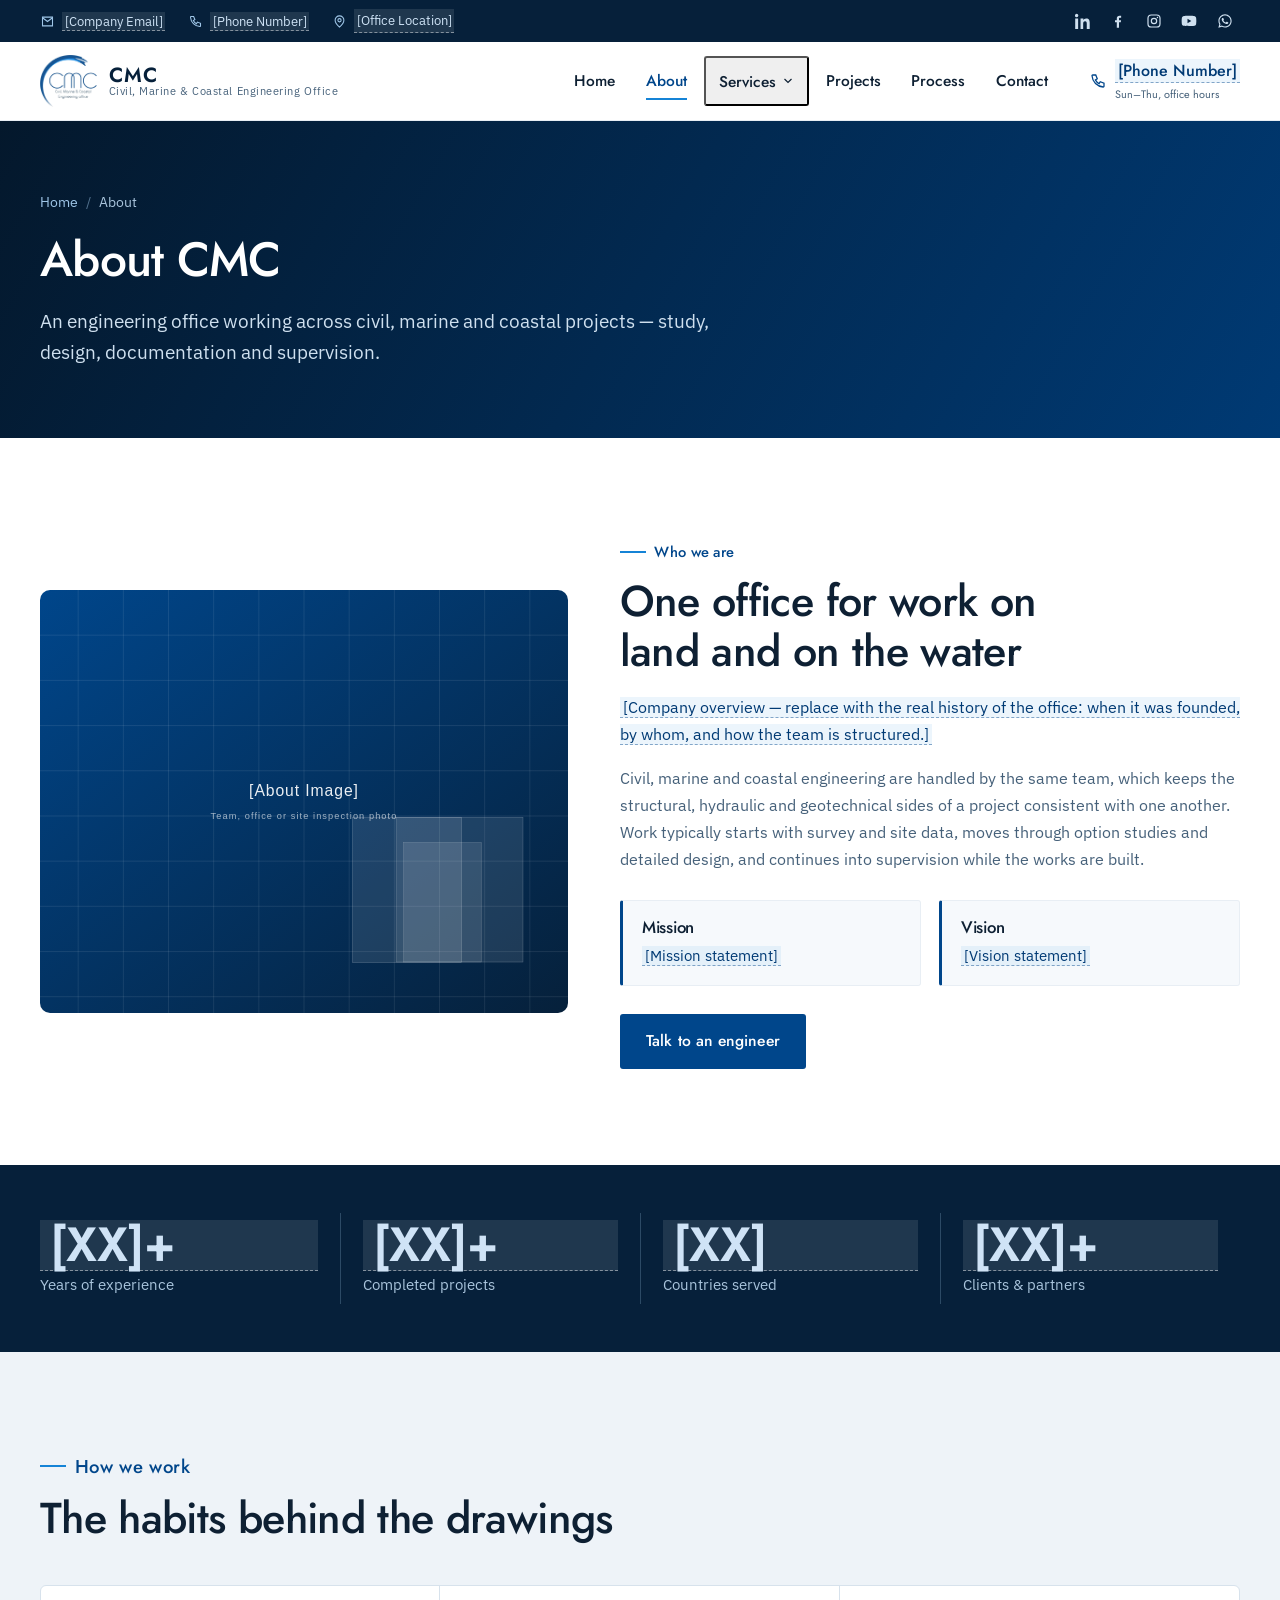
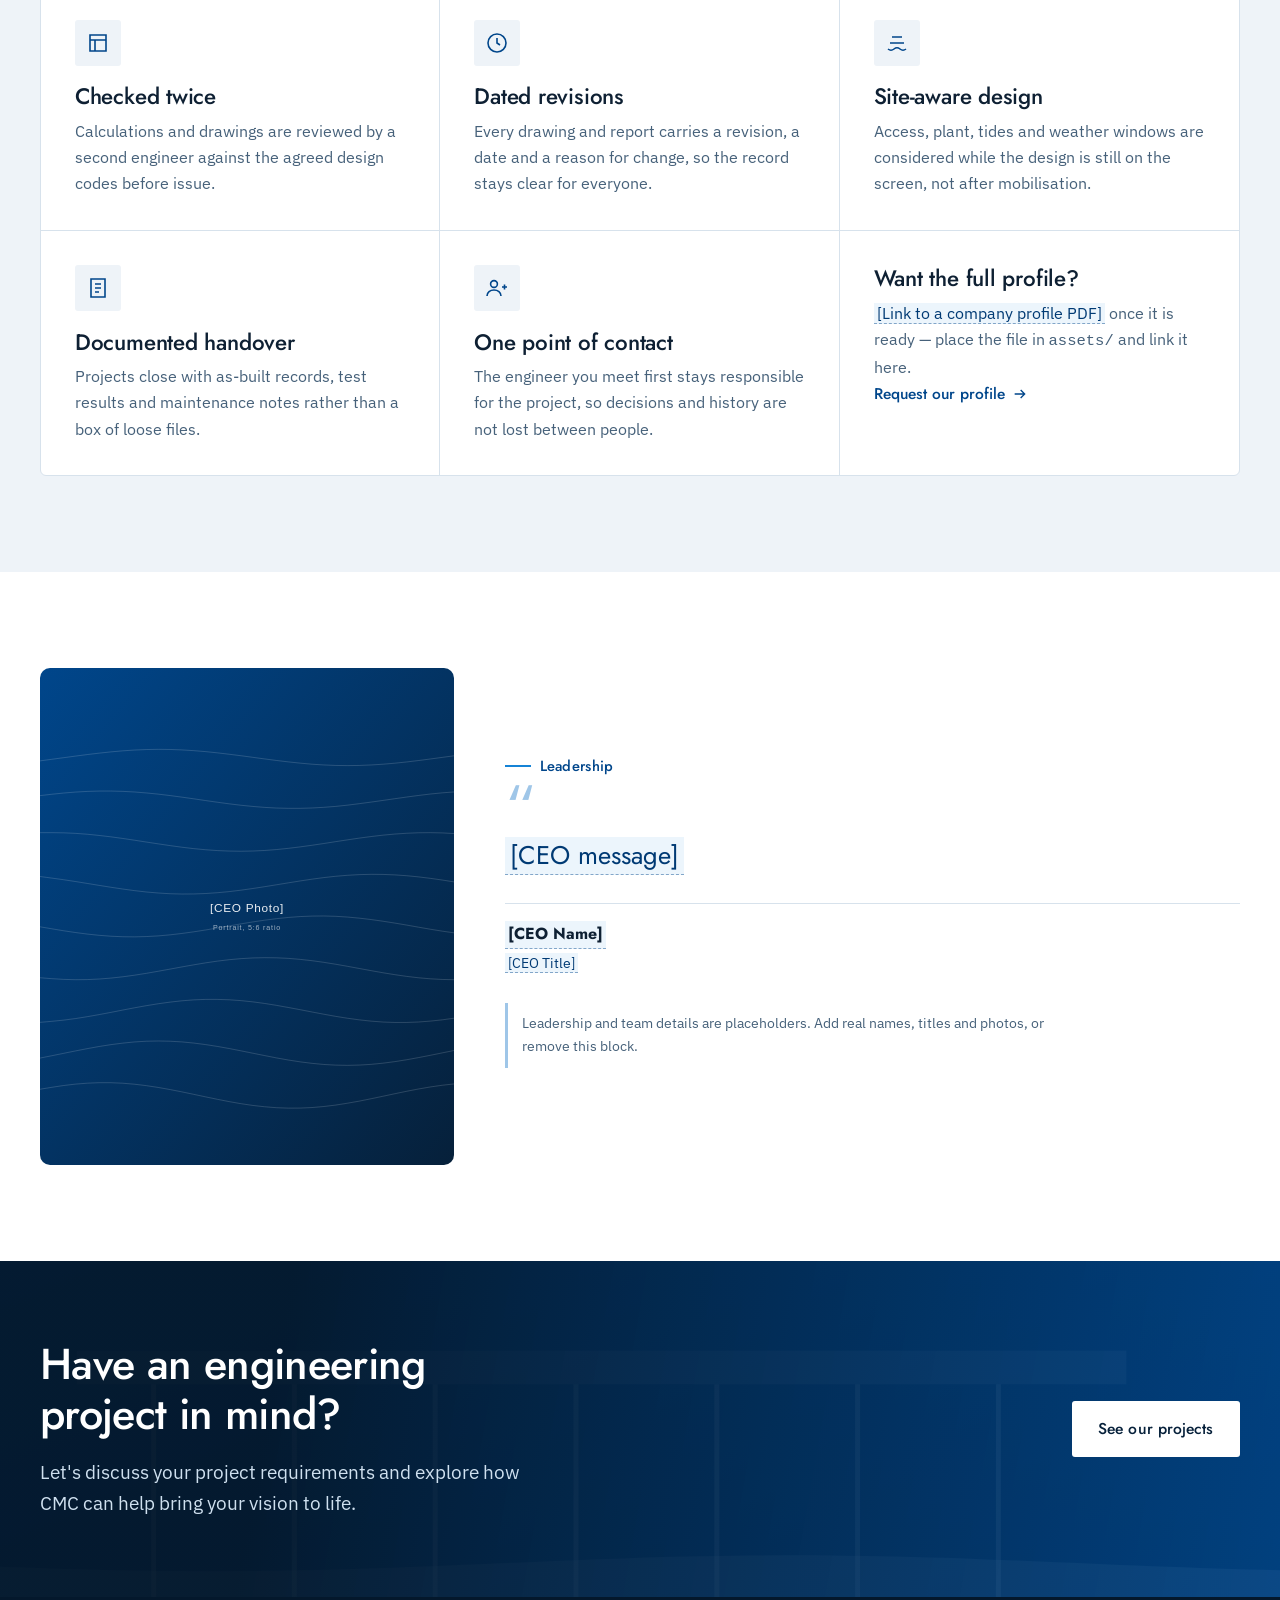
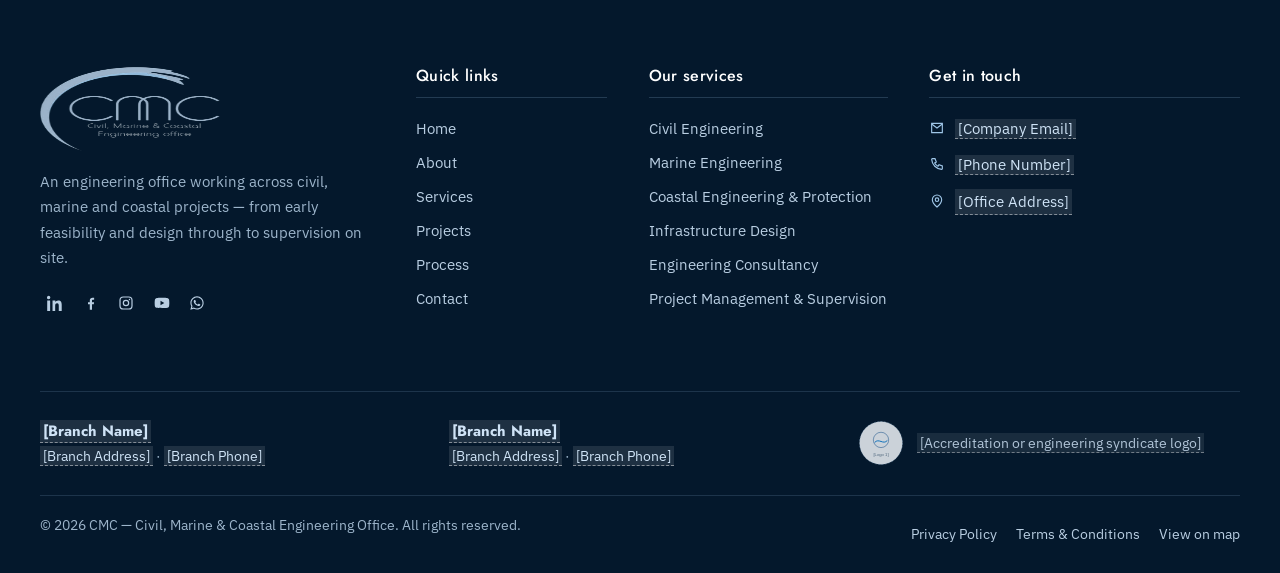
==== about.html @ 371a92f9 "first commit" ====
<!DOCTYPE html>
<html lang="en">
<head>
  <meta charset="utf-8">
  <meta name="viewport" content="width=device-width, initial-scale=1">
  <title>About CMC | Civil, Marine &amp; Coastal Engineering Office</title>
  <meta name="description" content="How the CMC engineering office works: one team covering civil, marine and coastal engineering, from survey data through design to site supervision.">
  <meta name="author" content="CMC — Civil, Marine &amp; Coastal Engineering Office">
  <link rel="canonical" href="https://USERNAME.github.io/CMC-Engineering/about.html">

  <!-- Open Graph / social sharing -->
  <meta property="og:type" content="website">
  <meta property="og:site_name" content="CMC — Civil, Marine &amp; Coastal Engineering Office">
  <meta property="og:title" content="About CMC | Civil, Marine &amp; Coastal Engineering Office">
  <meta property="og:description" content="How the CMC engineering office works: one team covering civil, marine and coastal engineering, from survey data through design to site supervision.">
  <meta property="og:url" content="https://USERNAME.github.io/CMC-Engineering/about.html">
  <meta property="og:image" content="https://USERNAME.github.io/CMC-Engineering/assets/images/cmc-logo.png">
  <meta name="twitter:card" content="summary_large_image">

  <link rel="icon" href="assets/images/favicon.png" type="image/png">
  <link rel="apple-touch-icon" href="assets/images/apple-touch-icon.png">

  <link rel="preconnect" href="https://fonts.googleapis.com">
  <link rel="preconnect" href="https://fonts.gstatic.com" crossorigin>
  <link href="https://fonts.googleapis.com/css2?family=Jost:wght@400;500;600&family=IBM+Plex+Sans:wght@400;500;600&display=swap" rel="stylesheet">
  <link rel="stylesheet" href="css/style.css">
</head>
<body>
  <a class="skip-link" href="#main">Skip to main content</a>

  <!-- ===== Top bar: edit contact details and social links here ===== -->
  <div class="topbar">
    <div class="container">
      <ul class="topbar-list">
        <li class="topbar-item">
          <svg viewBox="0 0 24 24" fill="none" stroke="currentColor" stroke-width="1.7" aria-hidden="true"><path d="M4 5h16v14H4z"/><path d="m4 6 8 6 8-6"/></svg>
          <a href="mailto:info@example.com"><span class="ph">[Company Email]</span></a>
        </li>
        <li class="topbar-item">
          <svg viewBox="0 0 24 24" fill="none" stroke="currentColor" stroke-width="1.7" aria-hidden="true"><path d="M5 4h4l2 5-2.5 1.5a12 12 0 0 0 5 5L15 13l5 2v4a1 1 0 0 1-1.1 1A16 16 0 0 1 4 5.1 1 1 0 0 1 5 4Z"/></svg>
          <a href="tel:+000000000000"><span class="ph">[Phone Number]</span></a>
        </li>
        <li class="topbar-item topbar-item--address">
          <svg viewBox="0 0 24 24" fill="none" stroke="currentColor" stroke-width="1.7" aria-hidden="true"><path d="M12 21s7-6.2 7-11a7 7 0 1 0-14 0c0 4.8 7 11 7 11Z"/><circle cx="12" cy="10" r="2.6"/></svg>
          <span class="ph">[Office Location]</span>
        </li>
      </ul>
      <ul class="social" aria-label="CMC on social media">
        <li><a href="#" aria-label="LinkedIn"><svg viewBox="0 0 24 24" fill="currentColor" aria-hidden="true"><path d="M4.98 3.5A2.5 2.5 0 1 1 0 3.5a2.5 2.5 0 0 1 4.98 0ZM.3 8.2h4.4V24H.3zM8.3 8.2h4.2v2.2h.06c.6-1.1 2.05-2.3 4.2-2.3 4.5 0 5.3 2.9 5.3 6.7V24h-4.4v-7.5c0-1.8 0-4.1-2.5-4.1s-2.9 2-2.9 4V24H8.3z"/></svg></a></li>
        <li><a href="#" aria-label="Facebook"><svg viewBox="0 0 24 24" fill="currentColor" aria-hidden="true"><path d="M13.5 22v-8h2.7l.4-3.2h-3.1V8.7c0-.9.26-1.5 1.6-1.5h1.6V4.3c-.3 0-1.3-.1-2.4-.1-2.4 0-4.1 1.5-4.1 4.2v2.4H7.5V14h2.7v8z"/></svg></a></li>
        <li><a href="#" aria-label="Instagram"><svg viewBox="0 0 24 24" fill="none" stroke="currentColor" stroke-width="1.8" aria-hidden="true"><rect x="3" y="3" width="18" height="18" rx="5"/><circle cx="12" cy="12" r="4"/><circle cx="17.2" cy="6.8" r="1.1" fill="currentColor" stroke="none"/></svg></a></li>
        <li><a href="#" aria-label="YouTube"><svg viewBox="0 0 24 24" fill="currentColor" aria-hidden="true"><path d="M23 12s0-3.6-.46-5.33a2.78 2.78 0 0 0-1.95-1.96C18.86 4.25 12 4.25 12 4.25s-6.86 0-8.59.46a2.78 2.78 0 0 0-1.95 1.96C1 8.4 1 12 1 12s0 3.6.46 5.33a2.78 2.78 0 0 0 1.95 1.96c1.73.46 8.59.46 8.59.46s6.86 0 8.59-.46a2.78 2.78 0 0 0 1.95-1.96C23 15.6 23 12 23 12ZM9.75 15.27V8.73L15.5 12z"/></svg></a></li>
            <li><a href="https://wa.me/000000000000" aria-label="WhatsApp"><svg viewBox="0 0 24 24" fill="currentColor" aria-hidden="true"><path d="M12.04 2C6.58 2 2.13 6.45 2.13 11.91c0 1.75.46 3.46 1.32 4.97L2 22l5.25-1.38a9.9 9.9 0 0 0 4.79 1.22h.01c5.46 0 9.91-4.45 9.91-9.91S17.5 2 12.04 2Zm0 18.15h-.01a8.2 8.2 0 0 1-4.19-1.15l-.3-.18-3.12.82.83-3.04-.2-.31a8.18 8.18 0 0 1-1.26-4.38c0-4.54 3.7-8.23 8.25-8.23 2.2 0 4.27.86 5.83 2.42a8.18 8.18 0 0 1 2.41 5.82c0 4.54-3.7 8.23-8.24 8.23Zm4.52-6.16c-.25-.12-1.47-.72-1.69-.81-.23-.08-.39-.12-.56.13-.16.25-.64.81-.79.98-.14.16-.29.19-.54.06-.25-.12-1.05-.39-1.99-1.23-.74-.66-1.23-1.47-1.38-1.72-.14-.25-.01-.38.11-.5.11-.11.25-.29.37-.43.12-.15.16-.25.25-.41.08-.17.04-.31-.02-.43-.06-.12-.56-1.34-.76-1.84-.2-.48-.41-.42-.56-.43h-.48c-.16 0-.43.06-.65.31-.22.25-.85.83-.85 2.03s.87 2.35.99 2.51c.12.16 1.71 2.61 4.15 3.66.58.25 1.03.4 1.38.51.58.18 1.11.16 1.53.1.47-.07 1.47-.6 1.67-1.18.21-.58.21-1.07.15-1.18-.06-.11-.22-.17-.47-.29Z"/></svg></a></li>
      </ul>
    </div>
  </div>

  <!-- ===== Main header ===== -->
  <header class="site-header">
    <div class="container nav-wrap">
      <a class="brand" href="index.html" aria-label="CMC — Civil, Marine &amp; Coastal Engineering Office, home">
        <img src="assets/images/cmc-logo.png" alt="CMC logo" width="140" height="129">
        <span class="brand-text">
          <span class="brand-name">CMC</span>
          <span class="brand-tag">Civil, Marine &amp; Coastal Engineering Office</span>
        </span>
      </a>

      <nav class="nav" id="primary-nav" aria-label="Main">
        <ul class="nav-list">
          <li><a class="nav-link" href="index.html">Home</a></li>
          <li><a class="nav-link" href="about.html" aria-current="page">About</a></li>
          <li class="has-dropdown">
            <button class="nav-link dropdown-toggle" type="button" aria-expanded="false" aria-controls="services-menu">
              Services
              <svg viewBox="0 0 24 24" fill="none" stroke="currentColor" stroke-width="2.4" aria-hidden="true"><path d="m5 8 7 7 7-7"/></svg>
            </button>
            <ul class="dropdown" id="services-menu">
              <li><a href="services.html#civil-engineering">Civil Engineering</a></li>
              <li><a href="services.html#marine-engineering">Marine Engineering</a></li>
              <li><a href="services.html#coastal-engineering">Coastal Engineering &amp; Protection</a></li>
              <li><a href="services.html#infrastructure-design">Infrastructure Design</a></li>
              <li><a href="services.html#consultancy">Engineering Consultancy</a></li>
              <li><a href="services.html#project-management">Project Management &amp; Supervision</a></li>
            </ul>
          </li>
          <li><a class="nav-link" href="projects.html">Projects</a></li>
          <li><a class="nav-link" href="index.html#process">Process</a></li>
          <li><a class="nav-link" href="contact.html">Contact</a></li>
        </ul>
      </nav>

      <div class="nav-actions">
        <a class="nav-phone" href="tel:+000000000000">
          <svg viewBox="0 0 24 24" fill="none" stroke="currentColor" stroke-width="1.7" aria-hidden="true"><path d="M5 4h4l2 5-2.5 1.5a12 12 0 0 0 5 5L15 13l5 2v4a1 1 0 0 1-1.1 1A16 16 0 0 1 4 5.1 1 1 0 0 1 5 4Z"/></svg>
          <span><span class="ph">[Phone Number]</span><small>Sun–Thu, office hours</small></span>
        </a>
        <button class="nav-toggle" type="button" aria-expanded="false" aria-controls="primary-nav" aria-label="Open menu"><span></span></button>
      </div>
    </div>
  </header>
  <div class="nav-backdrop"></div>

  <main id="main">
    <section class="page-head">
      <div class="container">
        <ul class="breadcrumb">
          <li><a href="index.html">Home</a></li>
          <li>About</li>
        </ul>
        <h1>About CMC</h1>
        <p>An engineering office working across civil, marine and coastal projects — study, design, documentation and supervision.</p>
      </div>
    </section>

    <section class="section">
      <div class="container about-grid">
        <div class="about-media reveal">
          <img src="assets/images/about-office.svg" alt="Placeholder image for the CMC office and engineering team" width="1000" height="780">
        </div>
        <div class="reveal">
          <p class="eyebrow">Who we are</p>
          <h2>One office for work on land and on the water</h2>
          <p>
            <span class="ph">[Company overview — replace with the real history of the office: when it was founded, by whom, and how the team is structured.]</span>
          </p>
          <p>
            Civil, marine and coastal engineering are handled by the same team, which
            keeps the structural, hydraulic and geotechnical sides of a project
            consistent with one another. Work typically starts with survey and site
            data, moves through option studies and detailed design, and continues
            into supervision while the works are built.
          </p>
          <div class="mv-grid">
            <div class="mv">
              <h4>Mission</h4>
              <p><span class="ph">[Mission statement]</span></p>
            </div>
            <div class="mv">
              <h4>Vision</h4>
              <p><span class="ph">[Vision statement]</span></p>
            </div>
          </div>
          <a class="btn btn--primary" href="contact.html">Talk to an engineer</a>
        </div>
      </div>
    </section>

    <section class="stats" aria-label="CMC in numbers">
      <div class="container">
        <div class="stats-grid">
          <div class="stat"><b class="ph">[XX]+</b><span>Years of experience</span></div>
          <div class="stat"><b class="ph">[XX]+</b><span>Completed projects</span></div>
          <div class="stat"><b class="ph">[XX]</b><span>Countries served</span></div>
          <div class="stat"><b class="ph">[XX]+</b><span>Clients &amp; partners</span></div>
        </div>
      </div>
    </section>

    <section class="section band-mist">
      <div class="container">
        <div class="section-head reveal">
          <p class="eyebrow">How we work</p>
          <h2>The habits behind the drawings</h2>
        </div>
        <div class="reasons reveal">
          <article class="reason">
            <span class="icon-badge"><svg viewBox="0 0 24 24" fill="none" stroke="currentColor" stroke-width="1.6" aria-hidden="true"><path d="M4 4h16v16H4z"/><path d="M4 9h16M9 9v11"/></svg></span>
            <h3>Checked twice</h3>
            <p>Calculations and drawings are reviewed by a second engineer against the agreed design codes before issue.</p>
          </article>
          <article class="reason">
            <span class="icon-badge"><svg viewBox="0 0 24 24" fill="none" stroke="currentColor" stroke-width="1.6" aria-hidden="true"><circle cx="12" cy="12" r="9"/><path d="M12 7v5l3 2"/></svg></span>
            <h3>Dated revisions</h3>
            <p>Every drawing and report carries a revision, a date and a reason for change, so the record stays clear for everyone.</p>
          </article>
          <article class="reason">
            <span class="icon-badge"><svg viewBox="0 0 24 24" fill="none" stroke="currentColor" stroke-width="1.6" aria-hidden="true"><path d="M3 18c2 1.6 4 1.6 6 0s4-1.6 6 0 4 1.6 6 0"/><path d="M5 12h14M7 6h10"/></svg></span>
            <h3>Site-aware design</h3>
            <p>Access, plant, tides and weather windows are considered while the design is still on the screen, not after mobilisation.</p>
          </article>
          <article class="reason">
            <span class="icon-badge"><svg viewBox="0 0 24 24" fill="none" stroke="currentColor" stroke-width="1.6" aria-hidden="true"><path d="M5 3h14v18H5z"/><path d="M9 8h6M9 12h6M9 16h4"/></svg></span>
            <h3>Documented handover</h3>
            <p>Projects close with as-built records, test results and maintenance notes rather than a box of loose files.</p>
          </article>
          <article class="reason">
            <span class="icon-badge"><svg viewBox="0 0 24 24" fill="none" stroke="currentColor" stroke-width="1.6" aria-hidden="true"><circle cx="9" cy="8" r="3.4"/><path d="M2 20c0-3.6 3.1-6 7-6s7 2.4 7 6"/><path d="M17 11h5M19.5 8.5v5"/></svg></span>
            <h3>One point of contact</h3>
            <p>The engineer you meet first stays responsible for the project, so decisions and history are not lost between people.</p>
          </article>
          <article class="reason">
            <h3>Want the full profile?</h3>
            <p><span class="ph">[Link to a company profile PDF]</span> once it is ready — place the file in <code>assets/</code> and link it here.</p>
            <p><a class="link-more" href="contact.html">Request our profile
              <svg viewBox="0 0 24 24" fill="none" stroke="currentColor" stroke-width="2" aria-hidden="true"><path d="M4 12h15M13 6l6 6-6 6"/></svg></a></p>
          </article>
        </div>
      </div>
    </section>

    <section class="section">
      <div class="container ceo-grid">
        <div class="reveal">
          <img class="ceo-photo" src="assets/images/ceo-portrait.svg" alt="Placeholder for the CEO portrait" width="700" height="840" loading="lazy">
        </div>
        <div class="reveal">
          <p class="eyebrow">Leadership</p>
          <span class="ceo-mark" aria-hidden="true">“</span>
          <blockquote class="ceo-quote"><span class="ph">[CEO message]</span></blockquote>
          <div class="ceo-sign">
            <div>
              <b class="ph">[CEO Name]</b>
              <span class="ph">[CEO Title]</span>
            </div>
          </div>
          <p class="note">Leadership and team details are placeholders. Add real names, titles and photos, or remove this block.</p>
        </div>
      </div>
    </section>

    <section class="cta-banner">
      <div class="container cta-inner">
        <div>
          <h2>Have an engineering project in mind?</h2>
          <p>Let's discuss your project requirements and explore how CMC can help bring your vision to life.</p>
        </div>
        <div class="cta-actions">
          <a class="btn btn--light" href="projects.html">See our projects</a>
        </div>
      </div>
    </section>
  </main>

  <!-- ===== Footer ===== -->
  <footer class="site-footer">
    <div class="container">
      <div class="footer-main">
        <div class="footer-brand">
          <img src="assets/images/cmc-logo-light.png" alt="CMC — Civil, Marine &amp; Coastal Engineering Office" width="180" height="166" loading="lazy">
          <p>An engineering office working across civil, marine and coastal projects — from early feasibility and design through to supervision on site.</p>
          <ul class="social" aria-label="CMC on social media">
            <li><a href="#" aria-label="LinkedIn"><svg viewBox="0 0 24 24" fill="currentColor" aria-hidden="true"><path d="M4.98 3.5A2.5 2.5 0 1 1 0 3.5a2.5 2.5 0 0 1 4.98 0ZM.3 8.2h4.4V24H.3zM8.3 8.2h4.2v2.2h.06c.6-1.1 2.05-2.3 4.2-2.3 4.5 0 5.3 2.9 5.3 6.7V24h-4.4v-7.5c0-1.8 0-4.1-2.5-4.1s-2.9 2-2.9 4V24H8.3z"/></svg></a></li>
            <li><a href="#" aria-label="Facebook"><svg viewBox="0 0 24 24" fill="currentColor" aria-hidden="true"><path d="M13.5 22v-8h2.7l.4-3.2h-3.1V8.7c0-.9.26-1.5 1.6-1.5h1.6V4.3c-.3 0-1.3-.1-2.4-.1-2.4 0-4.1 1.5-4.1 4.2v2.4H7.5V14h2.7v8z"/></svg></a></li>
            <li><a href="#" aria-label="Instagram"><svg viewBox="0 0 24 24" fill="none" stroke="currentColor" stroke-width="1.8" aria-hidden="true"><rect x="3" y="3" width="18" height="18" rx="5"/><circle cx="12" cy="12" r="4"/><circle cx="17.2" cy="6.8" r="1.1" fill="currentColor" stroke="none"/></svg></a></li>
            <li><a href="#" aria-label="YouTube"><svg viewBox="0 0 24 24" fill="currentColor" aria-hidden="true"><path d="M23 12s0-3.6-.46-5.33a2.78 2.78 0 0 0-1.95-1.96C18.86 4.25 12 4.25 12 4.25s-6.86 0-8.59.46a2.78 2.78 0 0 0-1.95 1.96C1 8.4 1 12 1 12s0 3.6.46 5.33a2.78 2.78 0 0 0 1.95 1.96c1.73.46 8.59.46 8.59.46s6.86 0 8.59-.46a2.78 2.78 0 0 0 1.95-1.96C23 15.6 23 12 23 12ZM9.75 15.27V8.73L15.5 12z"/></svg></a></li>
            <li><a href="https://wa.me/000000000000" aria-label="WhatsApp"><svg viewBox="0 0 24 24" fill="currentColor" aria-hidden="true"><path d="M12.04 2C6.58 2 2.13 6.45 2.13 11.91c0 1.75.46 3.46 1.32 4.97L2 22l5.25-1.38a9.9 9.9 0 0 0 4.79 1.22h.01c5.46 0 9.91-4.45 9.91-9.91S17.5 2 12.04 2Zm0 18.15h-.01a8.2 8.2 0 0 1-4.19-1.15l-.3-.18-3.12.82.83-3.04-.2-.31a8.18 8.18 0 0 1-1.26-4.38c0-4.54 3.7-8.23 8.25-8.23 2.2 0 4.27.86 5.83 2.42a8.18 8.18 0 0 1 2.41 5.82c0 4.54-3.7 8.23-8.24 8.23Zm4.52-6.16c-.25-.12-1.47-.72-1.69-.81-.23-.08-.39-.12-.56.13-.16.25-.64.81-.79.98-.14.16-.29.19-.54.06-.25-.12-1.05-.39-1.99-1.23-.74-.66-1.23-1.47-1.38-1.72-.14-.25-.01-.38.11-.5.11-.11.25-.29.37-.43.12-.15.16-.25.25-.41.08-.17.04-.31-.02-.43-.06-.12-.56-1.34-.76-1.84-.2-.48-.41-.42-.56-.43h-.48c-.16 0-.43.06-.65.31-.22.25-.85.83-.85 2.03s.87 2.35.99 2.51c.12.16 1.71 2.61 4.15 3.66.58.25 1.03.4 1.38.51.58.18 1.11.16 1.53.1.47-.07 1.47-.6 1.67-1.18.21-.58.21-1.07.15-1.18-.06-.11-.22-.17-.47-.29Z"/></svg></a></li>
          </ul>
        </div>

        <div>
          <h4>Quick links</h4>
          <ul class="footer-links">
            <li><a href="index.html">Home</a></li>
            <li><a href="about.html">About</a></li>
            <li><a href="services.html">Services</a></li>
            <li><a href="projects.html">Projects</a></li>
            <li><a href="index.html#process">Process</a></li>
            <li><a href="contact.html">Contact</a></li>
          </ul>
        </div>

        <div>
          <h4>Our services</h4>
          <ul class="footer-links">
            <li><a href="services.html#civil-engineering">Civil Engineering</a></li>
            <li><a href="services.html#marine-engineering">Marine Engineering</a></li>
            <li><a href="services.html#coastal-engineering">Coastal Engineering &amp; Protection</a></li>
            <li><a href="services.html#infrastructure-design">Infrastructure Design</a></li>
            <li><a href="services.html#consultancy">Engineering Consultancy</a></li>
            <li><a href="services.html#project-management">Project Management &amp; Supervision</a></li>
          </ul>
        </div>

        <div>
          <h4>Get in touch</h4>
          <ul class="footer-contact">
            <li>
              <svg viewBox="0 0 24 24" fill="none" stroke="currentColor" stroke-width="1.7" aria-hidden="true"><path d="M4 5h16v14H4z"/><path d="m4 6 8 6 8-6"/></svg>
              <a href="mailto:info@example.com"><span class="ph">[Company Email]</span></a>
            </li>
            <li>
              <svg viewBox="0 0 24 24" fill="none" stroke="currentColor" stroke-width="1.7" aria-hidden="true"><path d="M5 4h4l2 5-2.5 1.5a12 12 0 0 0 5 5L15 13l5 2v4a1 1 0 0 1-1.1 1A16 16 0 0 1 4 5.1 1 1 0 0 1 5 4Z"/></svg>
              <a href="tel:+000000000000"><span class="ph">[Phone Number]</span></a>
            </li>
            <li>
              <svg viewBox="0 0 24 24" fill="none" stroke="currentColor" stroke-width="1.7" aria-hidden="true"><path d="M12 21s7-6.2 7-11a7 7 0 1 0-14 0c0 4.8 7 11 7 11Z"/><circle cx="12" cy="10" r="2.6"/></svg>
              <span class="ph">[Office Address]</span>
            </li>
          </ul>
        </div>
      </div>

      <!-- Branch offices: duplicate a block per office, or delete the whole section -->
      <div class="footer-branches">
        <div>
          <b><span class="ph">[Branch Name]</span></b>
          <p><span class="ph">[Branch Address]</span> · <span class="ph">[Branch Phone]</span></p>
        </div>
        <div>
          <b><span class="ph">[Branch Name]</span></b>
          <p><span class="ph">[Branch Address]</span> · <span class="ph">[Branch Phone]</span></p>
        </div>
        <div class="footer-accred">
          <img src="assets/images/cert-01.svg" alt="Placeholder for a professional accreditation logo" width="46" height="46" loading="lazy">
          <p><span class="ph">[Accreditation or engineering syndicate logo]</span></p>
        </div>
      </div>

      <div class="footer-bottom">
        <p>© <span data-year>2026</span> CMC — Civil, Marine &amp; Coastal Engineering Office. All rights reserved.</p>
        <ul>
          <li><a href="privacy-policy.html">Privacy Policy</a></li>
          <li><a href="terms.html">Terms &amp; Conditions</a></li>
          <li><a href="index.html#map">View on map</a></li>
        </ul>
      </div>
    </div>
  </footer>

  <button class="to-top" type="button" aria-label="Back to top">
    <svg viewBox="0 0 24 24" fill="none" stroke="currentColor" stroke-width="2.2" aria-hidden="true"><path d="M12 19V5"/><path d="m5 12 7-7 7 7"/></svg>
  </button>

  <script src="js/main.js" defer></script>
</body>
</html>
---- css/style.css ----
/* ============================================================
   CMC — Civil, Marine & Coastal Engineering Office
   style.css — single stylesheet for the whole site
   ------------------------------------------------------------
   Contents
   01  Design tokens
   02  Base & typography
   03  Layout helpers
   04  Buttons & links
   05  Header (top bar, nav, dropdown, mobile drawer)
   06  Hero
   07  Stats strip
   08  Why CMC
   09  About
   10  Services
   11  Process
   12  Projects & filters
   13  CTA banner
   14  CEO message
   15  Clients, certifications, testimonials
   16  Current work, news, map
   17  Contact & forms
   18  Footer & back to top
   19  Inner page headers, legal pages, 404
   20  Reveal animations & reduced motion
   21  Responsive
   ============================================================ */

/* ---------- 01  Design tokens ---------- */
:root {
  /* Brand — sampled from the CMC logo */
  --brand: #00468b;
  --brand-600: #003a74;
  --brand-mid: #1583d6;
  --brand-pale: #9fc6e8;

  /* Depth scale: deep water → surface */
  --navy-900: #04182c;
  --navy-800: #06203a;
  --navy-700: #0a2e4f;

  /* Neutrals */
  --ink: #0e2033;
  --ink-soft: #46617a;
  --line: #d7e2ec;
  --line-soft: #e8eef4;
  --mist: #eef3f8;
  --mist-2: #f6f9fc;
  --white: #ffffff;

  /* Accent used sparingly: warm sand against the blues */
  --sand: #c9a86c;

  /* Typography */
  --font-display: "Jost", "Futura", "Avenir Next", "Century Gothic", "Segoe UI", sans-serif;
  --font-body: "IBM Plex Sans", "Segoe UI", "Helvetica Neue", Arial, sans-serif;

  --fs-hero: clamp(2.3rem, 1.2rem + 3.6vw, 4.1rem);
  --fs-h2: clamp(1.75rem, 1.1rem + 2.1vw, 2.7rem);
  --fs-h3: clamp(1.15rem, 1rem + 0.5vw, 1.4rem);
  --fs-lead: clamp(1.02rem, 0.97rem + 0.28vw, 1.16rem);
  --fs-body: 1rem;
  --fs-small: 0.875rem;

  /* Spacing */
  --space-1: 0.35rem;
  --space-2: 0.7rem;
  --space-3: 1.1rem;
  --space-4: 1.7rem;
  --space-5: 2.6rem;
  --space-6: 4rem;
  --section-y: clamp(3.6rem, 2rem + 5vw, 6.5rem);

  /* Shape */
  --radius-sm: 3px;
  --radius: 6px;
  --radius-lg: 10px;
  --container: 1200px;
  --header-h: 78px;

  --shadow-sm: 0 1px 2px rgba(6, 32, 58, 0.06);
  --shadow-md: 0 14px 34px -18px rgba(6, 32, 58, 0.35);
  --shadow-lg: 0 30px 70px -32px rgba(6, 32, 58, 0.48);

  --ease: cubic-bezier(0.22, 0.61, 0.36, 1);
}

/* ---------- 02  Base & typography ---------- */
*,
*::before,
*::after { box-sizing: border-box; }

html {
  scroll-behavior: smooth;
  scroll-padding-top: calc(var(--header-h) + 16px);
  -webkit-text-size-adjust: 100%;
}

body {
  margin: 0;
  background: var(--white);
  color: var(--ink-soft);
  font-family: var(--font-body);
  font-size: var(--fs-body);
  line-height: 1.68;
  -webkit-font-smoothing: antialiased;
  overflow-x: hidden;
}

h1, h2, h3, h4, h5 {
  font-family: var(--font-display);
  color: var(--ink);
  font-weight: 500;
  line-height: 1.16;
  letter-spacing: -0.015em;
  margin: 0 0 var(--space-3);
  text-wrap: balance;
}

h1 { font-size: var(--fs-hero); }
h2 { font-size: var(--fs-h2); }
h3 { font-size: var(--fs-h3); letter-spacing: -0.01em; }
h4 { font-size: 1.05rem; }

p { margin: 0 0 var(--space-3); max-width: 68ch; }
img, svg, video { max-width: 100%; height: auto; display: block; }
ul, ol { margin: 0 0 var(--space-3); padding-left: 1.2rem; }

a {
  color: var(--brand);
  text-decoration: none;
  transition: color 0.2s var(--ease);
}
a:hover { color: var(--brand-mid); }

:focus-visible {
  outline: 3px solid var(--brand-mid);
  outline-offset: 3px;
  border-radius: 2px;
}

::selection { background: var(--brand-pale); color: var(--navy-800); }

.skip-link {
  position: absolute;
  left: -999px;
  top: 0;
  z-index: 200;
  background: var(--navy-800);
  color: #fff;
  padding: 0.8rem 1.2rem;
}
.skip-link:focus { left: 0; color: #fff; }

.visually-hidden {
  position: absolute !important;
  width: 1px; height: 1px;
  margin: -1px; padding: 0; border: 0;
  clip: rect(0 0 0 0); clip-path: inset(50%);
  overflow: hidden; white-space: nowrap;
}

/* Placeholder token styling — makes replaceable content obvious */
.ph {
  color: var(--brand-600);
  background: rgba(21, 131, 214, 0.08);
  border-bottom: 1px dashed rgba(0, 70, 139, 0.45);
  padding: 0 0.2em;
  font-style: normal;
}
.on-dark .ph,
.band-deep .ph,
.topbar .ph,
.stats .ph,
.cta-banner .ph,
.page-head .ph,
.about-badge .ph,
.site-footer .ph {
  color: #cfe3f6;
  background: rgba(255, 255, 255, 0.1);
  border-bottom-color: rgba(255, 255, 255, 0.45);
}

/* ---------- 03  Layout helpers ---------- */
.container {
  width: min(100% - 2.5rem, var(--container));
  margin-inline: auto;
}

.section { padding-block: var(--section-y); }
.section--tight { padding-block: calc(var(--section-y) * 0.62); }

.band-mist { background: var(--mist); }
.band-soft { background: var(--mist-2); }
.band-deep {
  background: var(--navy-800);
  color: #b9cee2;
}
.band-deep h2, .band-deep h3, .band-deep h4 { color: #fff; }

/* Waterline: the recurring brand device, a shallow wave rule */
.waterline {
  display: block;
  width: 100%;
  height: 38px;
  color: var(--mist);
}
.waterline--deep { color: var(--navy-800); }
.waterline--white { color: var(--white); }
.waterline path { fill: currentColor; }

.section-head { max-width: 62ch; margin-bottom: var(--space-5); }
.section-head--center { margin-inline: auto; text-align: center; }
.section-head--center p { margin-inline: auto; }
.section-head p { font-size: var(--fs-lead); }

.eyebrow {
  display: inline-flex;
  align-items: center;
  gap: 0.55rem;
  font-family: var(--font-display);
  font-size: 0.92rem;
  font-weight: 500;
  letter-spacing: 0.02em;
  color: var(--brand);
  margin-bottom: var(--space-2);
}
.eyebrow::before {
  content: "";
  width: 26px;
  height: 2px;
  background: var(--brand-mid);
  flex: none;
}
.band-deep .eyebrow { color: var(--brand-pale); }
.band-deep .eyebrow::before { background: var(--brand-pale); }

.grid { display: grid; gap: var(--space-4); }
.grid-2 { grid-template-columns: repeat(2, 1fr); }
.grid-3 { grid-template-columns: repeat(3, 1fr); }
.grid-4 { grid-template-columns: repeat(4, 1fr); }

.note {
  font-size: var(--fs-small);
  color: var(--ink-soft);
  border-left: 3px solid var(--brand-pale);
  padding: 0.55rem 0 0.55rem 0.9rem;
  margin-top: var(--space-4);
  max-width: 68ch;
}
.band-deep .note { color: #a8c2da; border-left-color: rgba(159, 198, 232, 0.6); }

/* ---------- 04  Buttons & links ---------- */
.btn {
  display: inline-flex;
  align-items: center;
  justify-content: center;
  gap: 0.6rem;
  font-family: var(--font-display);
  font-size: 0.98rem;
  font-weight: 500;
  letter-spacing: 0.005em;
  padding: 0.85rem 1.6rem;
  border-radius: var(--radius-sm);
  border: 1px solid transparent;
  cursor: pointer;
  transition: background 0.2s var(--ease), color 0.2s var(--ease),
    border-color 0.2s var(--ease), transform 0.2s var(--ease);
  text-align: center;
}
.btn:active { transform: translateY(1px); }

.btn--primary { background: var(--brand); color: #fff; }
.btn--primary:hover { background: var(--navy-700); color: #fff; }

.btn--ghost {
  background: transparent;
  color: var(--brand);
  border-color: var(--line);
}
.btn--ghost:hover { border-color: var(--brand); background: var(--mist); color: var(--brand); }

.btn--light { background: #fff; color: var(--navy-800); }
.btn--light:hover { background: var(--mist); color: var(--navy-800); }

.btn--outline-light {
  background: transparent;
  color: #fff;
  border-color: rgba(255, 255, 255, 0.45);
}
.btn--outline-light:hover { background: rgba(255, 255, 255, 0.12); color: #fff; }

.btn--sm { padding: 0.6rem 1.1rem; font-size: 0.9rem; }
.btn--block { width: 100%; }

.link-more {
  font-family: var(--font-display);
  font-weight: 500;
  display: inline-flex;
  align-items: center;
  gap: 0.45rem;
}
.link-more svg { width: 16px; height: 16px; transition: transform 0.2s var(--ease); }
.link-more:hover svg { transform: translateX(3px); }

/* ---------- 05  Header ---------- */
.topbar {
  background: var(--navy-800);
  color: #a9c4dc;
  font-size: 0.83rem;
}
.topbar .container {
  display: flex;
  align-items: center;
  justify-content: space-between;
  gap: var(--space-3);
  min-height: 42px;
  flex-wrap: wrap;
}
.topbar-list {
  display: flex;
  align-items: center;
  gap: 1.4rem;
  list-style: none;
  margin: 0;
  padding: 0;
  flex-wrap: wrap;
}
.topbar a { color: #cfe0ef; }
.topbar a:hover { color: #fff; }
.topbar-item { display: inline-flex; align-items: center; gap: 0.45rem; }
.topbar-item svg { width: 15px; height: 15px; color: var(--brand-pale); flex: none; }

.social {
  display: inline-flex;
  align-items: center;
  gap: 0.35rem;
  list-style: none;
  margin: 0;
  padding: 0;
}
.social a {
  display: grid;
  place-items: center;
  width: 30px;
  height: 30px;
  border-radius: 50%;
  color: #cfe0ef;
  transition: background 0.2s var(--ease), color 0.2s var(--ease);
}
.social a:hover { background: rgba(255, 255, 255, 0.14); color: #fff; }
.social svg { width: 16px; height: 16px; }

.site-header {
  position: sticky;
  top: 0;
  z-index: 100;
  background: rgba(255, 255, 255, 0.97);
  backdrop-filter: saturate(140%) blur(8px);
  border-bottom: 1px solid var(--line-soft);
  transition: box-shadow 0.25s var(--ease), border-color 0.25s var(--ease);
}
.site-header.is-stuck { box-shadow: var(--shadow-sm); border-color: var(--line); }

.nav-wrap {
  display: flex;
  align-items: center;
  gap: var(--space-4);
  min-height: var(--header-h);
}

.brand { display: flex; align-items: center; gap: 0.75rem; margin-right: auto; }
.brand img { height: 52px; width: auto; }
.brand-text { display: flex; flex-direction: column; line-height: 1.1; }
.brand-name {
  font-family: var(--font-display);
  font-size: 1.28rem;
  font-weight: 600;
  letter-spacing: 0.06em;
  color: var(--navy-800);
}
.brand-tag {
  font-size: 0.68rem;
  letter-spacing: 0.05em;
  color: var(--ink-soft);
}

.nav { display: flex; align-items: center; }
.nav-list {
  display: flex;
  align-items: center;
  gap: 0.2rem;
  list-style: none;
  margin: 0;
  padding: 0;
}
.nav-list > li { position: relative; }
.nav-link {
  display: inline-flex;
  align-items: center;
  gap: 0.35rem;
  font-family: var(--font-display);
  font-size: 0.97rem;
  font-weight: 500;
  color: var(--ink);
  padding: 0.7rem 0.85rem;
  border-radius: var(--radius-sm);
  position: relative;
}
.nav-link::after {
  content: "";
  position: absolute;
  left: 0.85rem;
  right: 0.85rem;
  bottom: 0.35rem;
  height: 2px;
  background: var(--brand-mid);
  transform: scaleX(0);
  transform-origin: left;
  transition: transform 0.25s var(--ease);
}
.nav-link:hover,
.nav-link[aria-current="page"],
.nav-link.is-active { color: var(--brand); }
.nav-link:hover::after,
.nav-link[aria-current="page"]::after,
.nav-link.is-active::after { transform: scaleX(1); }
.nav-link svg { width: 12px; height: 12px; transition: transform 0.2s var(--ease); }
[aria-expanded="true"] > svg { transform: rotate(180deg); }

.dropdown {
  position: absolute;
  top: calc(100% - 4px);
  left: 0;
  min-width: 280px;
  background: #fff;
  border: 1px solid var(--line);
  border-radius: var(--radius);
  box-shadow: var(--shadow-md);
  padding: 0.5rem;
  list-style: none;
  margin: 0;
  opacity: 0;
  visibility: hidden;
  transform: translateY(6px);
  transition: opacity 0.18s var(--ease), transform 0.18s var(--ease), visibility 0.18s;
}
.has-dropdown:hover .dropdown,
.has-dropdown:focus-within .dropdown,
.dropdown.is-open {
  opacity: 1;
  visibility: visible;
  transform: translateY(0);
}
.dropdown a {
  display: block;
  padding: 0.6rem 0.75rem;
  border-radius: var(--radius-sm);
  color: var(--ink);
  font-size: 0.94rem;
}
.dropdown a:hover,
.dropdown a:focus-visible { background: var(--mist); color: var(--brand); }

.nav-actions { display: flex; align-items: center; gap: 0.7rem; }

/* Shown only inside the mobile drawer */
.nav-mobile-cta { display: none; }

.nav-phone {
  display: inline-flex;
  align-items: center;
  gap: 0.5rem;
  font-family: var(--font-display);
  font-weight: 500;
  color: var(--navy-800);
}
.nav-phone svg { width: 18px; height: 18px; color: var(--brand); }
.nav-phone small { display: block; font-size: 0.68rem; color: var(--ink-soft); font-weight: 400; }

.nav-toggle {
  display: none;
  width: 46px;
  height: 46px;
  border: 1px solid var(--line);
  border-radius: var(--radius-sm);
  background: #fff;
  cursor: pointer;
  padding: 0;
}
.nav-toggle span,
.nav-toggle span::before,
.nav-toggle span::after {
  display: block;
  width: 20px;
  height: 2px;
  background: var(--navy-800);
  margin-inline: auto;
  transition: transform 0.25s var(--ease), opacity 0.2s var(--ease);
}
.nav-toggle span { position: relative; }
.nav-toggle span::before,
.nav-toggle span::after { content: ""; position: absolute; left: 0; }
.nav-toggle span::before { top: -6px; }
.nav-toggle span::after { top: 6px; }
.nav-toggle[aria-expanded="true"] span { background: transparent; }
.nav-toggle[aria-expanded="true"] span::before { transform: translateY(6px) rotate(45deg); }
.nav-toggle[aria-expanded="true"] span::after { transform: translateY(-6px) rotate(-45deg); }

.nav-backdrop {
  position: fixed;
  inset: 0;
  background: rgba(4, 24, 44, 0.45);
  opacity: 0;
  visibility: hidden;
  transition: opacity 0.25s var(--ease), visibility 0.25s;
  z-index: 98;
}
.nav-backdrop.is-visible { opacity: 1; visibility: visible; }

/* ---------- 06  Hero ---------- */
.hero {
  position: relative;
  background: linear-gradient(160deg, var(--mist-2) 0%, var(--mist) 52%, #e3ecf5 100%);
  overflow: hidden;
}
.hero::before {
  content: "";
  position: absolute;
  inset: auto -10% -30% 40%;
  height: 60%;
  background: radial-gradient(ellipse at center, rgba(21, 131, 214, 0.12), transparent 62%);
  pointer-events: none;
}
.hero-inner {
  display: grid;
  grid-template-columns: 1.02fr 0.98fr;
  gap: clamp(2rem, 4vw, 4.5rem);
  align-items: center;
  padding-block: clamp(3rem, 2rem + 4vw, 5.5rem) clamp(3.5rem, 2rem + 5vw, 6rem);
  position: relative;
  z-index: 1;
}
.hero h1 { margin-bottom: var(--space-3); }
.hero-lead { font-size: var(--fs-lead); max-width: 54ch; }
.hero-actions {
  display: flex;
  flex-wrap: wrap;
  gap: 0.8rem;
  margin-top: var(--space-4);
}
.hero-meta {
  display: flex;
  flex-wrap: wrap;
  gap: 1.6rem;
  margin-top: var(--space-5);
  padding-top: var(--space-4);
  border-top: 1px solid var(--line);
  font-size: 0.92rem;
}
.hero-meta span { display: inline-flex; align-items: center; gap: 0.5rem; }
.hero-meta svg { width: 17px; height: 17px; color: var(--brand); flex: none; }

.hero-media { position: relative; }
.hero-media img {
  width: 100%;
  border-radius: var(--radius-lg);
  box-shadow: var(--shadow-lg);
  aspect-ratio: 6 / 5;
  object-fit: cover;
}
.hero-card {
  position: absolute;
  left: -2rem;
  bottom: -1.6rem;
  background: #fff;
  border: 1px solid var(--line-soft);
  border-radius: var(--radius);
  box-shadow: var(--shadow-md);
  padding: 1.1rem 1.35rem;
  display: flex;
  gap: 1.6rem;
}
.hero-card div { min-width: 92px; }
.hero-card b {
  display: block;
  font-family: var(--font-display);
  font-size: 1.85rem;
  font-weight: 600;
  color: var(--brand);
  line-height: 1.1;
}
.hero-card span { font-size: 0.8rem; color: var(--ink-soft); }

/* ---------- 07  Stats ---------- */
.stats {
  background: var(--navy-800);
  color: #fff;
}
.stats-grid {
  display: grid;
  grid-template-columns: repeat(4, 1fr);
  padding-block: clamp(2.2rem, 1.4rem + 2vw, 3.2rem);
}
.stat { padding: 0.4rem 1.4rem; border-left: 1px solid rgba(159, 198, 232, 0.25); }
.stat:first-child { border-left: 0; padding-left: 0; }
.stat b {
  display: block;
  font-family: var(--font-display);
  font-size: clamp(2rem, 1.3rem + 2.2vw, 3rem);
  font-weight: 600;
  color: #fff;
  line-height: 1.05;
}
.stat span { color: #a9c4dc; font-size: 0.92rem; }

/* ---------- 08  Why CMC ---------- */
.reasons {
  display: grid;
  grid-template-columns: repeat(3, 1fr);
  border: 1px solid var(--line);
  border-radius: var(--radius);
  overflow: hidden;
  background: #fff;
}
.reason {
  padding: clamp(1.6rem, 1rem + 1.4vw, 2.3rem);
  border-right: 1px solid var(--line);
  border-bottom: 1px solid var(--line);
  transition: background 0.25s var(--ease);
}
.reason:hover { background: var(--mist-2); }
.reason h3 { margin-bottom: 0.55rem; }
.reason p { margin: 0; font-size: 0.97rem; }
.icon-badge {
  width: 46px;
  height: 46px;
  display: grid;
  place-items: center;
  border-radius: var(--radius-sm);
  background: var(--mist);
  color: var(--brand);
  margin-bottom: var(--space-3);
}
.icon-badge svg { width: 24px; height: 24px; }
.reason:nth-child(3n) { border-right: 0; }
.reasons > .reason:nth-last-child(-n + 3) { border-bottom: 0; }
.reason--wide { grid-column: span 3; border-right: 0; }

/* ---------- 09  About ---------- */
.about-grid {
  display: grid;
  grid-template-columns: 0.92fr 1.08fr;
  gap: clamp(2rem, 4vw, 4rem);
  align-items: center;
}
.about-media { position: relative; }
.about-media img {
  border-radius: var(--radius-lg);
  width: 100%;
  aspect-ratio: 5 / 4;
  object-fit: cover;
}
.about-badge {
  position: absolute;
  right: -1.2rem;
  bottom: -1.2rem;
  background: var(--brand);
  color: #fff;
  padding: 1rem 1.3rem;
  border-radius: var(--radius);
  max-width: 220px;
  box-shadow: var(--shadow-md);
}
.about-badge b {
  font-family: var(--font-display);
  font-size: 1.6rem;
  display: block;
  line-height: 1.1;
}
.about-badge span { font-size: 0.8rem; opacity: 0.85; }

.mv-grid { display: grid; grid-template-columns: repeat(2, 1fr); gap: var(--space-3); margin: var(--space-4) 0; }
.mv {
  background: var(--mist-2);
  border: 1px solid var(--line-soft);
  border-left: 3px solid var(--brand);
  border-radius: var(--radius-sm);
  padding: 1.1rem 1.2rem;
}
.mv h4 { margin-bottom: 0.3rem; font-family: var(--font-display); }
.mv p { margin: 0; font-size: 0.94rem; }

/* ---------- 10  Services ---------- */
.services-grid { display: grid; grid-template-columns: repeat(3, 1fr); gap: var(--space-4); }
.service {
  display: flex;
  flex-direction: column;
  background: #fff;
  border: 1px solid var(--line);
  border-radius: var(--radius);
  overflow: hidden;
  transition: border-color 0.25s var(--ease), box-shadow 0.25s var(--ease);
}
.service:hover { border-color: var(--brand-pale); box-shadow: var(--shadow-md); }
.service-body { padding: 1.5rem 1.5rem 1.7rem; display: flex; flex-direction: column; height: 100%; }
.service .icon-badge { background: var(--mist); }
.service h3 { margin-bottom: 0.5rem; }
.service p { font-size: 0.96rem; flex: 1; }
.service-index {
  font-family: var(--font-display);
  font-size: 0.8rem;
  color: var(--brand-pale);
  letter-spacing: 0.08em;
  margin-bottom: 0.9rem;
}

/* ---------- 11  Process ---------- */
.process { position: relative; }
.steps {
  display: grid;
  grid-template-columns: repeat(4, 1fr);
  gap: var(--space-4);
  position: relative;
}
.steps::before {
  content: "";
  position: absolute;
  top: 27px;
  left: 6%;
  right: 6%;
  height: 1px;
  background: repeating-linear-gradient(90deg, rgba(159, 198, 232, 0.9) 0 10px, transparent 10px 18px);
}
.step { position: relative; }
.step-num {
  width: 54px;
  height: 54px;
  border-radius: 50%;
  display: grid;
  place-items: center;
  background: #fff;
  border: 1px solid var(--brand-pale);
  color: var(--brand);
  font-family: var(--font-display);
  font-weight: 600;
  font-size: 1.05rem;
  margin-bottom: var(--space-3);
  position: relative;
  z-index: 1;
}
.band-deep .step-num { background: var(--navy-800); border-color: rgba(159, 198, 232, 0.55); color: #fff; }
.band-deep .steps::before { background: repeating-linear-gradient(90deg, rgba(159, 198, 232, 0.4) 0 10px, transparent 10px 18px); }
.step h3 { margin-bottom: 0.45rem; }
.step p { font-size: 0.95rem; margin: 0; }

/* ---------- 12  Projects ---------- */
.projects-head {
  display: flex;
  align-items: flex-end;
  justify-content: space-between;
  gap: var(--space-4);
  flex-wrap: wrap;
  margin-bottom: var(--space-4);
}
.filters {
  display: flex;
  flex-wrap: wrap;
  gap: 0.5rem;
  margin-bottom: var(--space-4);
}
.filter {
  font-family: var(--font-display);
  font-size: 0.92rem;
  font-weight: 500;
  padding: 0.55rem 1.05rem;
  border: 1px solid var(--line);
  background: #fff;
  color: var(--ink-soft);
  border-radius: 100px;
  cursor: pointer;
  transition: all 0.2s var(--ease);
}
.filter:hover { border-color: var(--brand-pale); color: var(--brand); }
.filter[aria-pressed="true"] { background: var(--brand); border-color: var(--brand); color: #fff; }

.projects-grid { display: grid; grid-template-columns: repeat(3, 1fr); gap: var(--space-4); }
.project {
  position: relative;
  border-radius: var(--radius);
  overflow: hidden;
  background: var(--navy-800);
  border: 1px solid var(--line);
}
.project.is-hidden { display: none; }
.project figure { margin: 0; position: relative; }
.project img {
  width: 100%;
  aspect-ratio: 4 / 3;
  object-fit: cover;
  transition: transform 0.5s var(--ease), opacity 0.3s var(--ease);
}
.project:hover img { transform: scale(1.04); opacity: 0.85; }
.project-tag {
  position: absolute;
  top: 0.9rem;
  left: 0.9rem;
  background: rgba(255, 255, 255, 0.92);
  color: var(--brand);
  font-family: var(--font-display);
  font-size: 0.78rem;
  font-weight: 500;
  padding: 0.3rem 0.65rem;
  border-radius: 100px;
}
.project-body {
  padding: 1.25rem 1.35rem 1.45rem;
  background: #fff;
  border-top: 1px solid var(--line-soft);
}
.project-body h3 { font-size: 1.12rem; margin-bottom: 0.35rem; }
.project-meta {
  display: flex;
  gap: 1rem;
  flex-wrap: wrap;
  font-size: 0.85rem;
  color: var(--ink-soft);
  margin-bottom: 0.6rem;
}
.project-meta span { display: inline-flex; align-items: center; gap: 0.35rem; }
.project-meta svg { width: 14px; height: 14px; color: var(--brand-pale); }
.project-body p { font-size: 0.93rem; margin-bottom: 0.8rem; }

/* Project detail dialog */
dialog.project-dialog {
  border: 0;
  border-radius: var(--radius);
  padding: 0;
  max-width: 640px;
  width: min(92vw, 640px);
  box-shadow: var(--shadow-lg);
}
dialog.project-dialog::backdrop { background: rgba(4, 24, 44, 0.55); }
.dialog-body { padding: 1.8rem; }
.dialog-close {
  position: absolute;
  top: 0.8rem;
  right: 0.8rem;
  width: 36px;
  height: 36px;
  border-radius: 50%;
  border: 1px solid var(--line);
  background: #fff;
  cursor: pointer;
  font-size: 1.1rem;
  line-height: 1;
  color: var(--ink);
}

/* ---------- 13  CTA banner ---------- */
.cta-banner {
  position: relative;
  background:
    linear-gradient(100deg, rgba(4, 24, 44, 0.94) 22%, rgba(0, 70, 139, 0.82) 100%),
    url("../assets/images/cta-banner.svg") center / cover no-repeat;
  color: #cfe0ef;
  padding-block: clamp(3rem, 2rem + 3.6vw, 5rem);
}
.cta-banner h2 { color: #fff; max-width: 18ch; }
.cta-inner {
  display: flex;
  align-items: center;
  justify-content: space-between;
  gap: var(--space-5);
  flex-wrap: wrap;
}
.cta-inner p { max-width: 46ch; margin: 0; font-size: var(--fs-lead); }
.cta-actions { display: flex; gap: 0.8rem; flex-wrap: wrap; }

/* ---------- 14  CEO message ---------- */
.ceo-grid {
  display: grid;
  grid-template-columns: 0.72fr 1.28fr;
  gap: clamp(2rem, 4vw, 4rem);
  align-items: center;
}
.ceo-photo {
  border-radius: var(--radius-lg);
  aspect-ratio: 5 / 6;
  object-fit: cover;
  width: 100%;
}
.ceo-quote {
  font-family: var(--font-display);
  font-size: clamp(1.18rem, 1rem + 0.9vw, 1.6rem);
  line-height: 1.48;
  color: var(--ink);
  font-weight: 400;
  margin: 0 0 var(--space-4);
  max-width: 44ch;
}
.ceo-mark {
  font-family: var(--font-display);
  font-size: 4rem;
  line-height: 0.6;
  color: var(--brand-pale);
  display: block;
  margin-bottom: 0.6rem;
}
.ceo-sign { display: flex; align-items: center; gap: 1rem; border-top: 1px solid var(--line); padding-top: var(--space-3); }
.ceo-sign b { font-family: var(--font-display); color: var(--ink); display: block; }
.ceo-sign span { font-size: 0.9rem; }

/* ---------- 15  Clients, certifications, testimonials ---------- */
.logo-row {
  display: grid;
  grid-template-columns: repeat(6, 1fr);
  gap: var(--space-3);
  align-items: center;
}
.logo-slot {
  border: 1px dashed var(--line);
  border-radius: var(--radius-sm);
  background: #fff;
  padding: 1rem;
  display: grid;
  place-items: center;
  filter: grayscale(1);
  opacity: 0.8;
  transition: filter 0.25s var(--ease), opacity 0.25s var(--ease);
}
.logo-slot:hover { filter: grayscale(0); opacity: 1; }

.cert-grid { display: grid; grid-template-columns: repeat(4, 1fr); gap: var(--space-4); }
.cert {
  background: #fff;
  border: 1px solid var(--line);
  border-radius: var(--radius);
  padding: 1.5rem;
  text-align: center;
}
.cert img { width: 84px; margin: 0 auto 0.9rem; }
.cert h3 { font-size: 1.02rem; margin-bottom: 0.3rem; }
.cert p { font-size: 0.88rem; margin: 0; }
.cert small { display: block; margin-top: 0.5rem; color: var(--ink-soft); font-size: 0.8rem; }

.testimonials { position: relative; }
.slider { overflow: hidden; }
.slides {
  display: flex;
  transition: transform 0.45s var(--ease);
}
.slide {
  flex: 0 0 100%;
  padding: 0 0.25rem;
}
.quote-card {
  background: #fff;
  border: 1px solid var(--line);
  border-radius: var(--radius);
  padding: clamp(1.6rem, 1rem + 2vw, 2.6rem);
  max-width: 820px;
  margin-inline: auto;
}
.quote-card blockquote {
  margin: 0 0 var(--space-4);
  font-family: var(--font-display);
  font-size: clamp(1.05rem, 0.98rem + 0.6vw, 1.35rem);
  line-height: 1.5;
  color: var(--ink);
}
.quote-person { display: flex; align-items: center; gap: 0.9rem; }
.quote-person img { width: 52px; height: 52px; border-radius: 50%; }
.quote-person b { font-family: var(--font-display); color: var(--ink); display: block; }
.quote-person span { font-size: 0.88rem; }

.slider-controls {
  display: flex;
  align-items: center;
  justify-content: center;
  gap: 0.6rem;
  margin-top: var(--space-4);
}
.slider-btn {
  width: 42px;
  height: 42px;
  border-radius: 50%;
  border: 1px solid var(--line);
  background: #fff;
  color: var(--brand);
  cursor: pointer;
  display: grid;
  place-items: center;
  transition: all 0.2s var(--ease);
}
.slider-btn:hover { background: var(--brand); color: #fff; border-color: var(--brand); }
.slider-btn svg { width: 17px; height: 17px; }
.slider-dots { display: flex; gap: 0.4rem; margin-inline: 0.6rem; }
.dot {
  width: 9px; height: 9px; border-radius: 50%;
  border: 0; padding: 0; cursor: pointer;
  background: var(--line);
}
.dot[aria-selected="true"] { background: var(--brand); width: 24px; border-radius: 100px; }

/* ---------- 16  Current work, news, map ---------- */
.work-grid { display: grid; grid-template-columns: repeat(3, 1fr); gap: var(--space-4); }
.work-item {
  background: #fff;
  border: 1px solid var(--line);
  border-radius: var(--radius);
  padding: 1.4rem 1.5rem;
}
.work-item h3 { font-size: 1.05rem; margin-bottom: 0.3rem; }
.work-item .project-meta { margin-bottom: 0.9rem; }
.progress {
  height: 6px;
  background: var(--mist);
  border-radius: 100px;
  overflow: hidden;
}
.progress i { display: block; height: 100%; background: var(--brand-mid); border-radius: 100px; }
.progress-label {
  display: flex;
  justify-content: space-between;
  font-size: 0.82rem;
  margin-top: 0.45rem;
}
.status-pill {
  display: inline-block;
  font-size: 0.75rem;
  font-family: var(--font-display);
  padding: 0.2rem 0.6rem;
  border-radius: 100px;
  background: var(--mist);
  color: var(--brand);
  margin-bottom: 0.7rem;
}

.news-grid { display: grid; grid-template-columns: repeat(3, 1fr); gap: var(--space-4); }
.article {
  background: #fff;
  border: 1px solid var(--line);
  border-radius: var(--radius);
  overflow: hidden;
  display: flex;
  flex-direction: column;
  transition: box-shadow 0.25s var(--ease), border-color 0.25s var(--ease);
}
.article:hover { box-shadow: var(--shadow-md); border-color: var(--brand-pale); }
.article img { aspect-ratio: 16 / 10; object-fit: cover; width: 100%; }
.article-body { padding: 1.3rem 1.4rem 1.5rem; display: flex; flex-direction: column; flex: 1; }
.article-meta {
  font-size: 0.82rem;
  color: var(--ink-soft);
  margin-bottom: 0.55rem;
  display: flex;
  gap: 0.8rem;
  flex-wrap: wrap;
}
.article h3 { font-size: 1.1rem; margin-bottom: 0.45rem; }
.article p { font-size: 0.93rem; flex: 1; }

.map-frame {
  border: 1px solid var(--line);
  border-radius: var(--radius);
  overflow: hidden;
  background: #fff;
}
.map-frame img, .map-frame iframe { width: 100%; display: block; border: 0; aspect-ratio: 21 / 9; }
.map-legend {
  display: grid;
  grid-template-columns: repeat(3, 1fr);
  gap: var(--space-3);
  margin-top: var(--space-4);
}
.map-legend li {
  list-style: none;
  border-left: 3px solid var(--brand-pale);
  padding-left: 0.9rem;
  font-size: 0.93rem;
}
.map-legend b { display: block; font-family: var(--font-display); color: var(--ink); }

/* ---------- 17  Contact & forms ---------- */
.contact-grid {
  display: grid;
  grid-template-columns: 0.85fr 1.15fr;
  gap: clamp(2rem, 4vw, 3.6rem);
  align-items: start;
}
.contact-list { list-style: none; margin: 0 0 var(--space-4); padding: 0; }
.contact-list li {
  display: flex;
  gap: 0.9rem;
  padding: 1rem 0;
  border-bottom: 1px solid var(--line);
}
.contact-list li:first-child { padding-top: 0; }
.contact-list .icon-badge { margin: 0; flex: none; width: 42px; height: 42px; }
.contact-list b { display: block; font-family: var(--font-display); color: var(--ink); font-weight: 500; }
.contact-list span { font-size: 0.95rem; }

.form-card {
  background: #fff;
  border: 1px solid var(--line);
  border-radius: var(--radius);
  padding: clamp(1.4rem, 1rem + 1.6vw, 2.2rem);
}
.form-row { display: grid; grid-template-columns: repeat(2, 1fr); gap: var(--space-3); }
.field { margin-bottom: var(--space-3); display: flex; flex-direction: column; gap: 0.35rem; }
.field label {
  font-family: var(--font-display);
  font-size: 0.9rem;
  font-weight: 500;
  color: var(--ink);
}
.field label .req { color: #b3261e; }
.field input,
.field select,
.field textarea {
  font-family: var(--font-body);
  font-size: 0.97rem;
  color: var(--ink);
  padding: 0.75rem 0.85rem;
  border: 1px solid var(--line);
  border-radius: var(--radius-sm);
  background: var(--mist-2);
  transition: border-color 0.2s var(--ease), background 0.2s var(--ease);
  width: 100%;
}
.field textarea { min-height: 130px; resize: vertical; }
.field input:focus,
.field select:focus,
.field textarea:focus { background: #fff; border-color: var(--brand); outline-offset: 1px; }
.field .error {
  font-size: 0.82rem;
  color: #b3261e;
  min-height: 1.1em;
}
.field input[aria-invalid="true"],
.field textarea[aria-invalid="true"],
.field select[aria-invalid="true"] { border-color: #b3261e; background: #fdf3f2; }

.form-status {
  margin-top: var(--space-3);
  padding: 0.85rem 1rem;
  border-radius: var(--radius-sm);
  font-size: 0.92rem;
  display: none;
}
.form-status.is-visible { display: block; }
.form-status.is-ok { background: #eaf4ec; color: #1c5b2c; }
.form-status.is-info { background: var(--mist); color: var(--navy-700); }

/* ---------- 18  Footer ---------- */
.site-footer {
  background: var(--navy-900);
  color: #9db5cb;
  font-size: 0.94rem;
}
.footer-main {
  display: grid;
  grid-template-columns: 1.4fr 0.8fr 1fr 1.3fr;
  gap: var(--space-5);
  padding-block: clamp(3rem, 2rem + 3vw, 4.5rem);
}
.site-footer h4 {
  color: #fff;
  font-size: 1rem;
  letter-spacing: 0.02em;
  margin-bottom: var(--space-3);
  padding-bottom: 0.7rem;
  border-bottom: 1px solid rgba(159, 198, 232, 0.2);
}
.footer-brand img { height: 84px; margin-bottom: var(--space-3); }
.site-footer ul { list-style: none; margin: 0; padding: 0; }
.footer-links li { margin-bottom: 0.55rem; }
.site-footer a { color: #b9cee2; }
.site-footer a:hover { color: #fff; }
.footer-contact li {
  display: flex;
  gap: 0.6rem;
  margin-bottom: 0.7rem;
}
.footer-contact svg { width: 16px; height: 16px; color: var(--brand-pale); flex: none; margin-top: 4px; }

.footer-branches {
  display: grid;
  grid-template-columns: repeat(3, 1fr);
  gap: var(--space-4);
  padding-block: var(--space-4);
  border-top: 1px solid rgba(159, 198, 232, 0.16);
}
.footer-branches b { color: #fff; font-family: var(--font-display); display: block; }
.footer-branches p { margin: 0; font-size: 0.9rem; }

.footer-bottom {
  border-top: 1px solid rgba(159, 198, 232, 0.16);
  padding-block: var(--space-3);
  display: flex;
  justify-content: space-between;
  align-items: center;
  gap: var(--space-3);
  flex-wrap: wrap;
  font-size: 0.87rem;
}
.footer-bottom ul { display: flex; gap: 1.2rem; flex-wrap: wrap; }
.footer-accred {
  display: flex;
  align-items: center;
  gap: 0.8rem;
  opacity: 0.85;
}
.footer-accred img { width: 46px; }

.to-top {
  position: fixed;
  right: 1.2rem;
  bottom: 1.2rem;
  width: 46px;
  height: 46px;
  border-radius: 50%;
  border: 0;
  background: var(--brand);
  color: #fff;
  display: grid;
  place-items: center;
  cursor: pointer;
  box-shadow: var(--shadow-md);
  opacity: 0;
  visibility: hidden;
  transform: translateY(10px);
  transition: opacity 0.25s var(--ease), transform 0.25s var(--ease), visibility 0.25s, background 0.2s;
  z-index: 90;
}
.to-top.is-visible { opacity: 1; visibility: visible; transform: none; }
.to-top:hover { background: var(--navy-700); }
.to-top svg { width: 19px; height: 19px; }

/* ---------- 19  Inner pages ---------- */
.page-head {
  background: linear-gradient(120deg, var(--navy-900), var(--brand-600));
  color: #cfe0ef;
  padding-block: clamp(2.6rem, 2rem + 3vw, 4.4rem);
  position: relative;
  overflow: hidden;
}
.page-head h1 { color: #fff; font-size: clamp(2rem, 1.4rem + 2.2vw, 3rem); }
.page-head p { max-width: 62ch; font-size: var(--fs-lead); margin: 0; }
.breadcrumb {
  display: flex;
  gap: 0.5rem;
  list-style: none;
  padding: 0;
  margin: 0 0 var(--space-3);
  font-size: 0.87rem;
  color: #a9c4dc;
  flex-wrap: wrap;
}
.breadcrumb a { color: var(--brand-pale); }
.breadcrumb li + li::before { content: "/"; margin-right: 0.5rem; color: rgba(159, 198, 232, 0.5); }

.prose { max-width: 74ch; }
.prose h2 { margin-top: var(--space-5); font-size: 1.5rem; }
.prose h3 { margin-top: var(--space-4); }
.prose li { margin-bottom: 0.5rem; }
.callout {
  background: var(--mist);
  border-left: 3px solid var(--brand);
  border-radius: var(--radius-sm);
  padding: 1.1rem 1.3rem;
  margin-bottom: var(--space-4);
}
.callout p:last-child { margin: 0; }

.error-page {
  min-height: 62vh;
  display: grid;
  place-items: center;
  text-align: center;
  padding-block: var(--section-y);
}
.error-code {
  font-family: var(--font-display);
  font-size: clamp(4.5rem, 3rem + 9vw, 9rem);
  font-weight: 600;
  color: var(--brand-pale);
  line-height: 0.9;
  margin-bottom: var(--space-3);
}

.service-detail {
  display: grid;
  grid-template-columns: 0.9fr 1.1fr;
  gap: clamp(1.8rem, 4vw, 3.4rem);
  align-items: center;
  padding-block: var(--space-5);
  border-bottom: 1px solid var(--line);
}
.service-detail:last-child { border-bottom: 0; }
.service-detail:nth-child(even) .service-detail-media { order: 2; }
.service-detail img { border-radius: var(--radius-lg); width: 100%; aspect-ratio: 4 / 3; object-fit: cover; }
.check-list { list-style: none; padding: 0; }
.check-list li {
  display: flex;
  gap: 0.6rem;
  margin-bottom: 0.6rem;
  font-size: 0.96rem;
}
.check-list svg { width: 18px; height: 18px; color: var(--brand-mid); flex: none; margin-top: 4px; }

/* ---------- 20  Reveal animations ---------- */
.reveal {
  opacity: 0;
  transform: translateY(14px);
  transition: opacity 0.6s var(--ease), transform 0.6s var(--ease);
}
.reveal.is-in { opacity: 1; transform: none; }

@media (prefers-reduced-motion: reduce) {
  html { scroll-behavior: auto; }
  *, *::before, *::after {
    animation-duration: 0.001ms !important;
    animation-iteration-count: 1 !important;
    transition-duration: 0.001ms !important;
    scroll-behavior: auto !important;
  }
  .reveal { opacity: 1; transform: none; }
}

/* ---------- 21  Responsive ---------- */
@media (max-width: 1100px) {
  .footer-main { grid-template-columns: 1.3fr 1fr; }
  .logo-row { grid-template-columns: repeat(3, 1fr); }
  .cert-grid { grid-template-columns: repeat(2, 1fr); }
}

@media (max-width: 1024px) {
  .nav-phone { display: none; }
  .nav {
    position: fixed;
    top: 0;
    right: 0;
    width: min(88vw, 380px);
    height: 100dvh;
    background: #fff;
    border-left: 1px solid var(--line);
    padding: 1.4rem 1.2rem 2.5rem;
    overflow-y: auto;
    transform: translateX(100%);
    transition: transform 0.3s var(--ease);
    z-index: 99;
    display: block;
  }
  .nav.is-open { transform: none; }
  .nav-list { flex-direction: column; align-items: stretch; gap: 0; margin-top: 3.4rem; }
  .nav-list > li { border-bottom: 1px solid var(--line-soft); }
  .nav-link { width: 100%; justify-content: space-between; padding: 0.95rem 0.25rem; font-size: 1.05rem; }
  .nav-link::after { display: none; }
  .dropdown {
    position: static;
    opacity: 1;
    visibility: visible;
    transform: none;
    box-shadow: none;
    border: 0;
    border-left: 2px solid var(--line);
    border-radius: 0;
    padding: 0 0 0.6rem 0.8rem;
    margin-bottom: 0.4rem;
    display: none;
    min-width: 0;
  }
  .has-dropdown:hover .dropdown { display: none; }
  .dropdown.is-open { display: block; }
  .nav-toggle { display: grid; place-items: center; }
  .nav-actions .btn { display: none; }
  .nav-mobile-cta { display: block; margin-top: 1.4rem; }
  .nav-mobile-cta .btn { display: inline-flex; width: 100%; }

  .hero-inner { grid-template-columns: 1fr; }
  .hero-media { order: -1; }
  .hero-card { left: 1rem; bottom: -1.2rem; }
  .about-grid, .ceo-grid, .contact-grid { grid-template-columns: 1fr; }
  .about-media { max-width: 560px; }
  .services-grid, .projects-grid, .news-grid, .work-grid { grid-template-columns: repeat(2, 1fr); }
  .reasons { grid-template-columns: repeat(2, 1fr); }
  .reason:nth-child(3n) { border-right: 1px solid var(--line); }
  .reason:nth-child(2n) { border-right: 0; }
  .reasons > .reason:nth-last-child(-n + 3) { border-bottom: 1px solid var(--line); }
  .reasons > .reason:nth-last-child(-n + 2) { border-bottom: 0; }
  .reason--wide { grid-column: span 2; border-right: 0; }
  .steps { grid-template-columns: repeat(2, 1fr); row-gap: var(--space-5); }
  .steps::before { display: none; }
  .service-detail { grid-template-columns: 1fr; }
  .service-detail:nth-child(even) .service-detail-media { order: 0; }
  .stats-grid { grid-template-columns: repeat(2, 1fr); gap: var(--space-4); }
  .stat:nth-child(3) { border-left: 0; padding-left: 0; }
  .stat:first-child { padding-left: 0; }
}

@media (max-width: 760px) {
  :root { --header-h: 68px; }
  .topbar-item--address { display: none; }
  .topbar .container { justify-content: center; text-align: center; min-height: 0; padding-block: 0.4rem; }
  .brand img { height: 42px; }
  .brand-name { font-size: 1.1rem; }
  .brand-tag { display: none; }
  .services-grid, .projects-grid, .news-grid, .work-grid, .map-legend { grid-template-columns: 1fr; }
  .reasons { grid-template-columns: 1fr; }
  .reason { border-right: 0 !important; border-bottom: 1px solid var(--line) !important; }
  .reasons > .reason:last-child { border-bottom: 0 !important; }
  .reason--wide { grid-column: span 1; }
  .steps { grid-template-columns: 1fr; row-gap: var(--space-4); }
  .mv-grid, .form-row { grid-template-columns: 1fr; }
  .logo-row { grid-template-columns: repeat(2, 1fr); }
  .cert-grid { grid-template-columns: 1fr; }
  .footer-main, .footer-branches { grid-template-columns: 1fr; gap: var(--space-4); }
  .hero-card { position: static; margin-top: 1rem; left: auto; bottom: auto; }
  .about-badge { position: static; margin-top: 1rem; max-width: none; }
  .cta-inner { flex-direction: column; align-items: flex-start; }
  .footer-bottom { justify-content: flex-start; }
  .hero-actions .btn, .cta-actions .btn { flex: 1 1 200px; }
}

@media (max-width: 420px) {
  .hero-card { flex-direction: column; gap: 0.8rem; }
  .btn { padding: 0.78rem 1.1rem; }
}

@media print {
  .site-header, .topbar, .to-top, .cta-banner, .site-footer { display: none; }
  body { color: #000; }
}
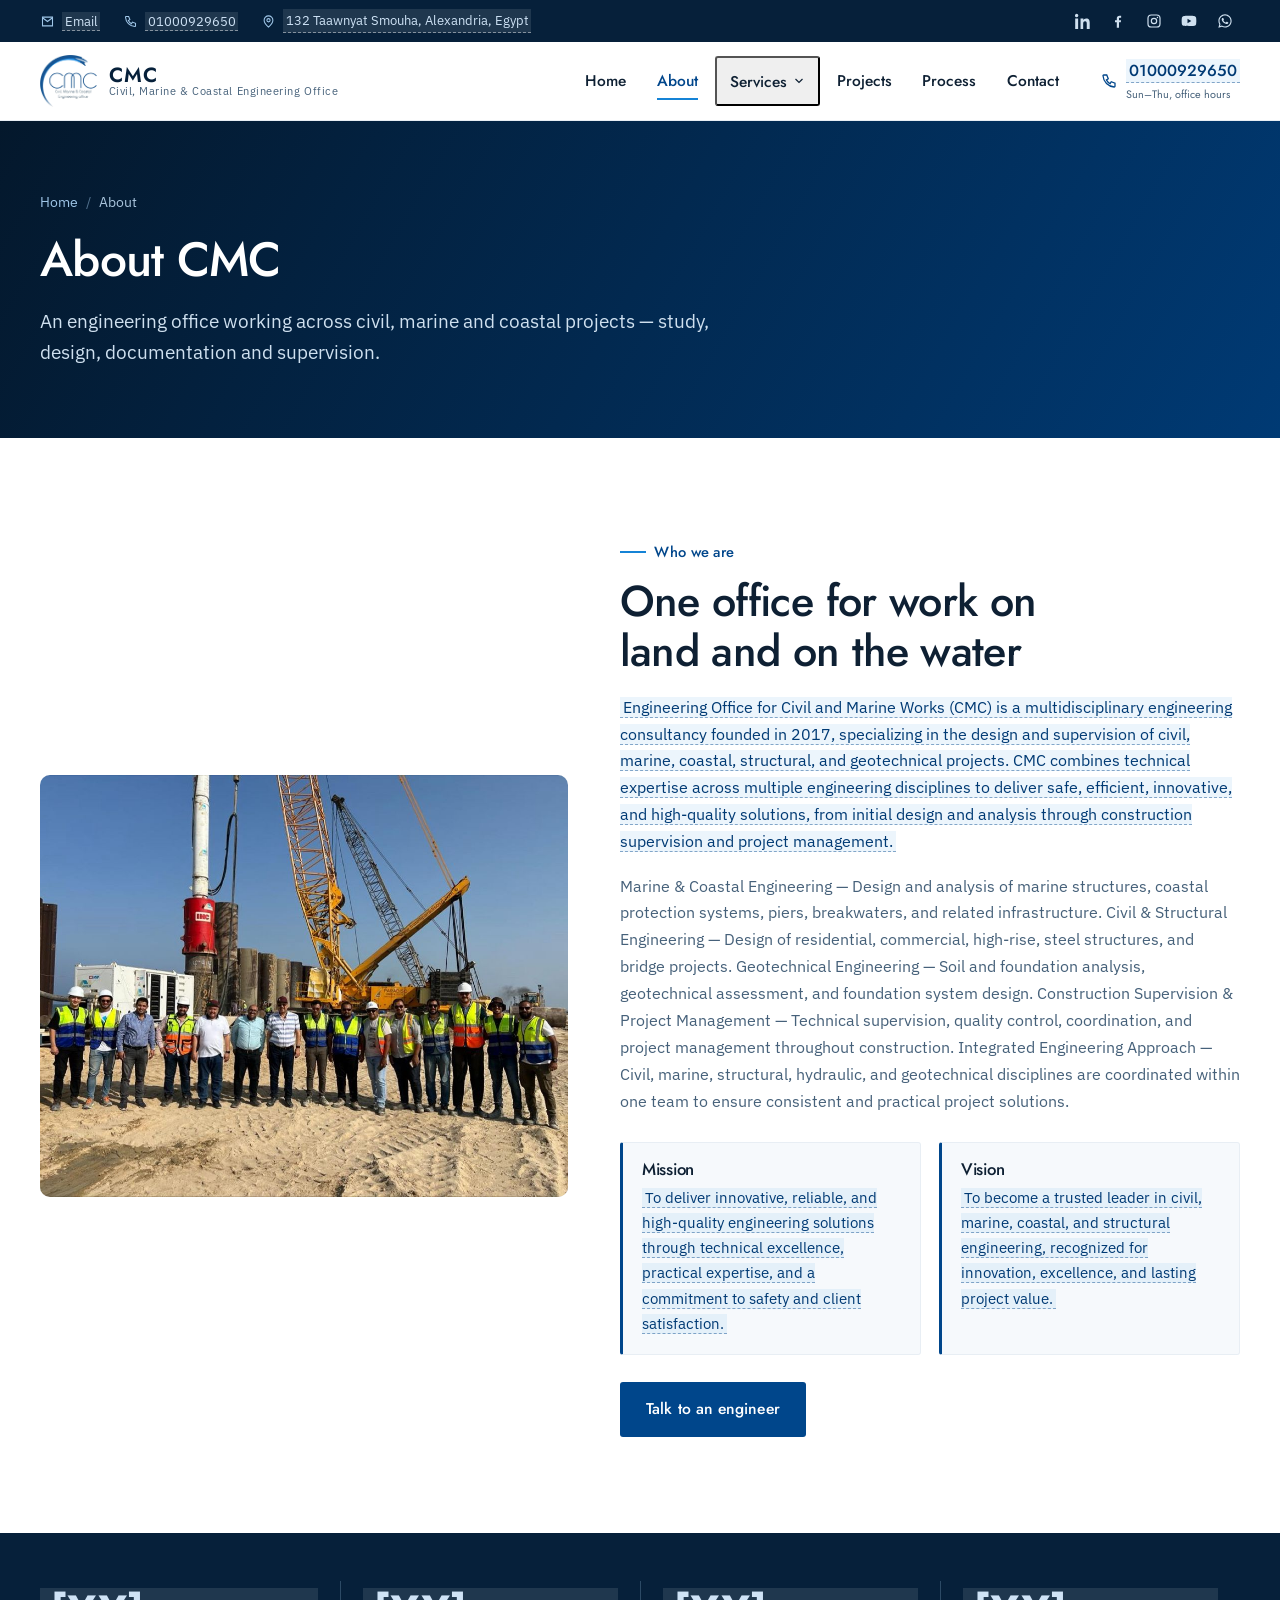
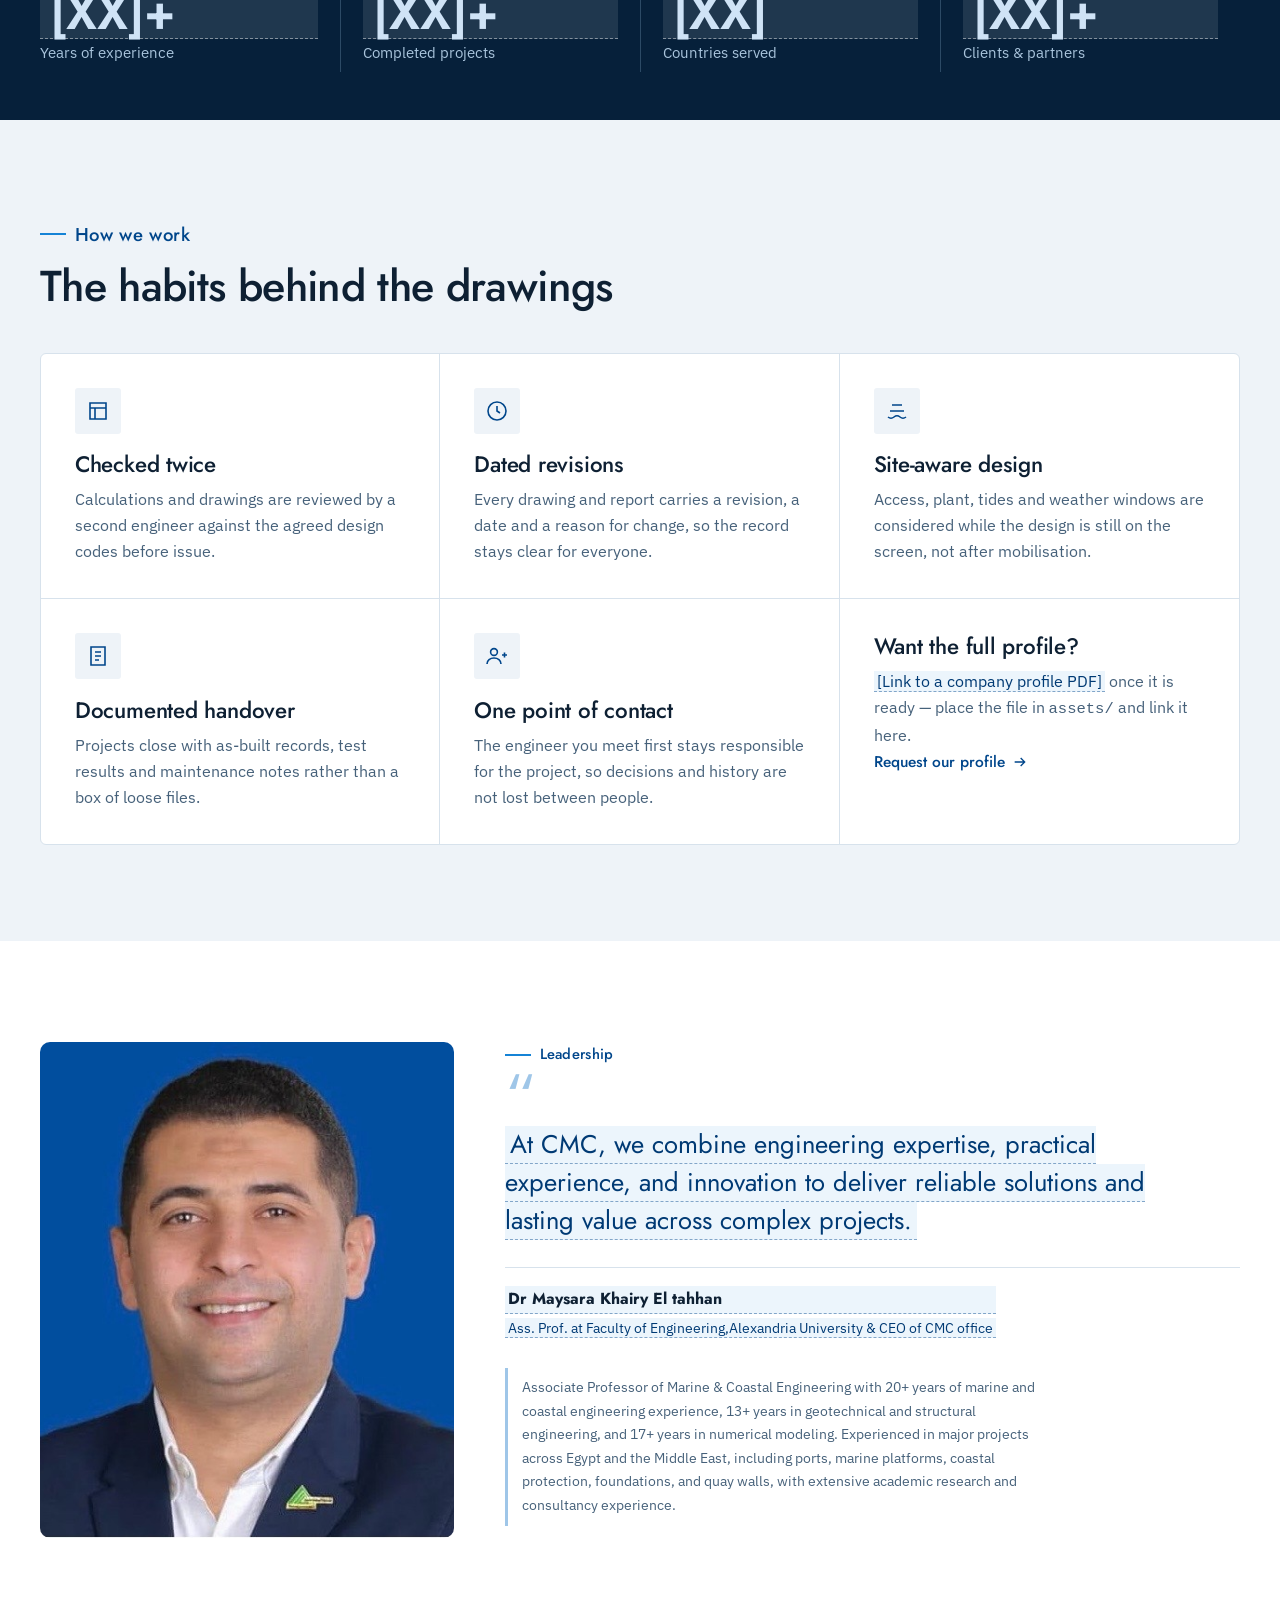
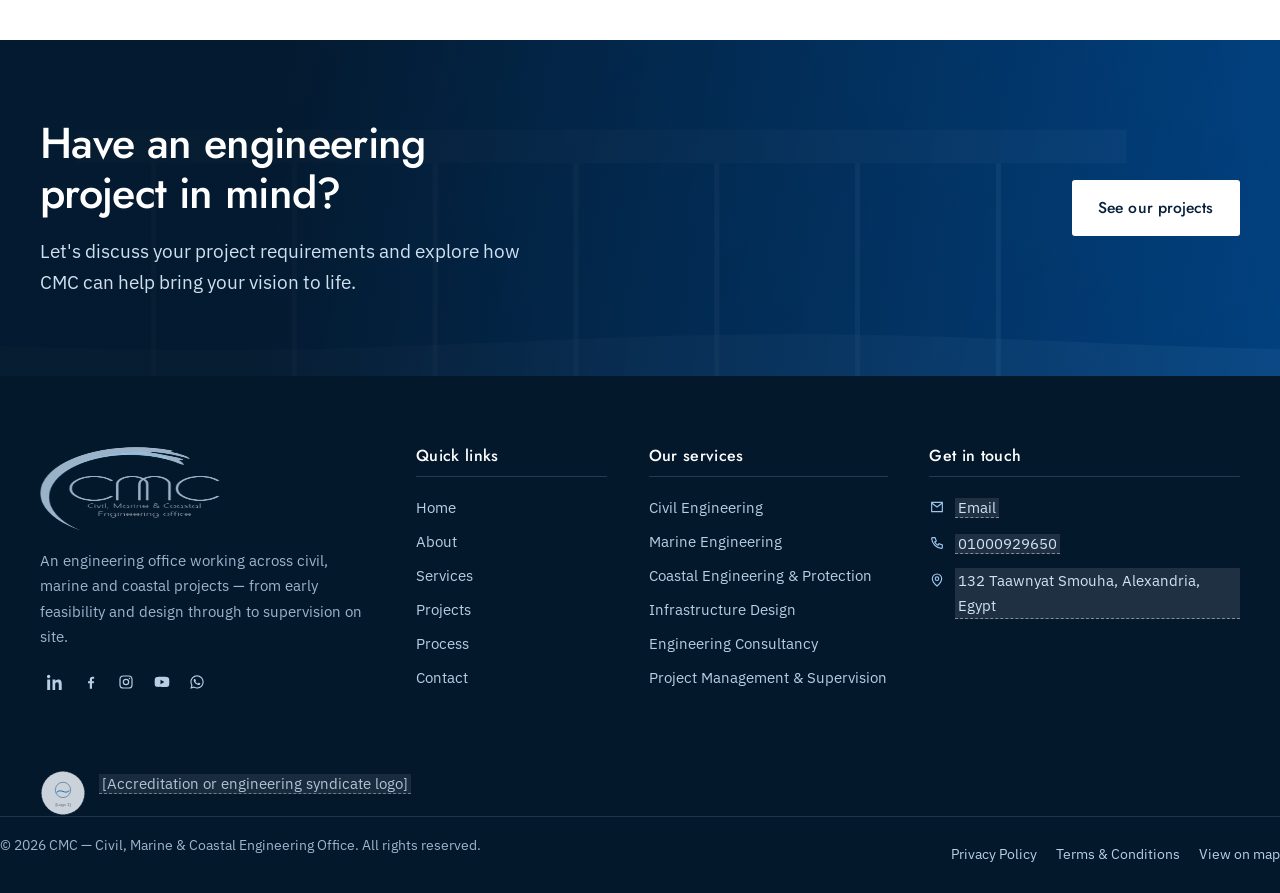
==== commit 2a64d33e: "PUSH" ====
--- a/about.html
+++ b/about.html
@@ -34,15 +34,15 @@
       <ul class="topbar-list">
         <li class="topbar-item">
           <svg viewBox="0 0 24 24" fill="none" stroke="currentColor" stroke-width="1.7" aria-hidden="true"><path d="M4 5h16v14H4z"/><path d="m4 6 8 6 8-6"/></svg>
-          <a href="mailto:info@example.com"><span class="ph">[Company Email]</span></a>
+          <a href="mailto:info.cmc@gmail.com"><span class="ph">Email</span></a>
         </li>
         <li class="topbar-item">
           <svg viewBox="0 0 24 24" fill="none" stroke="currentColor" stroke-width="1.7" aria-hidden="true"><path d="M5 4h4l2 5-2.5 1.5a12 12 0 0 0 5 5L15 13l5 2v4a1 1 0 0 1-1.1 1A16 16 0 0 1 4 5.1 1 1 0 0 1 5 4Z"/></svg>
-          <a href="tel:+000000000000"><span class="ph">[Phone Number]</span></a>
+          <a href="tel:+201000929650"><span class="ph">01000929650</span></a>
         </li>
         <li class="topbar-item topbar-item--address">
           <svg viewBox="0 0 24 24" fill="none" stroke="currentColor" stroke-width="1.7" aria-hidden="true"><path d="M12 21s7-6.2 7-11a7 7 0 1 0-14 0c0 4.8 7 11 7 11Z"/><circle cx="12" cy="10" r="2.6"/></svg>
-          <span class="ph">[Office Location]</span>
+          <span class="ph">132 Taawnyat Smouha, Alexandria, Egypt</span>
         </li>
       </ul>
       <ul class="social" aria-label="CMC on social media">
@@ -50,7 +50,7 @@
         <li><a href="#" aria-label="Facebook"><svg viewBox="0 0 24 24" fill="currentColor" aria-hidden="true"><path d="M13.5 22v-8h2.7l.4-3.2h-3.1V8.7c0-.9.26-1.5 1.6-1.5h1.6V4.3c-.3 0-1.3-.1-2.4-.1-2.4 0-4.1 1.5-4.1 4.2v2.4H7.5V14h2.7v8z"/></svg></a></li>
         <li><a href="#" aria-label="Instagram"><svg viewBox="0 0 24 24" fill="none" stroke="currentColor" stroke-width="1.8" aria-hidden="true"><rect x="3" y="3" width="18" height="18" rx="5"/><circle cx="12" cy="12" r="4"/><circle cx="17.2" cy="6.8" r="1.1" fill="currentColor" stroke="none"/></svg></a></li>
         <li><a href="#" aria-label="YouTube"><svg viewBox="0 0 24 24" fill="currentColor" aria-hidden="true"><path d="M23 12s0-3.6-.46-5.33a2.78 2.78 0 0 0-1.95-1.96C18.86 4.25 12 4.25 12 4.25s-6.86 0-8.59.46a2.78 2.78 0 0 0-1.95 1.96C1 8.4 1 12 1 12s0 3.6.46 5.33a2.78 2.78 0 0 0 1.95 1.96c1.73.46 8.59.46 8.59.46s6.86 0 8.59-.46a2.78 2.78 0 0 0 1.95-1.96C23 15.6 23 12 23 12ZM9.75 15.27V8.73L15.5 12z"/></svg></a></li>
-            <li><a href="https://wa.me/000000000000" aria-label="WhatsApp"><svg viewBox="0 0 24 24" fill="currentColor" aria-hidden="true"><path d="M12.04 2C6.58 2 2.13 6.45 2.13 11.91c0 1.75.46 3.46 1.32 4.97L2 22l5.25-1.38a9.9 9.9 0 0 0 4.79 1.22h.01c5.46 0 9.91-4.45 9.91-9.91S17.5 2 12.04 2Zm0 18.15h-.01a8.2 8.2 0 0 1-4.19-1.15l-.3-.18-3.12.82.83-3.04-.2-.31a8.18 8.18 0 0 1-1.26-4.38c0-4.54 3.7-8.23 8.25-8.23 2.2 0 4.27.86 5.83 2.42a8.18 8.18 0 0 1 2.41 5.82c0 4.54-3.7 8.23-8.24 8.23Zm4.52-6.16c-.25-.12-1.47-.72-1.69-.81-.23-.08-.39-.12-.56.13-.16.25-.64.81-.79.98-.14.16-.29.19-.54.06-.25-.12-1.05-.39-1.99-1.23-.74-.66-1.23-1.47-1.38-1.72-.14-.25-.01-.38.11-.5.11-.11.25-.29.37-.43.12-.15.16-.25.25-.41.08-.17.04-.31-.02-.43-.06-.12-.56-1.34-.76-1.84-.2-.48-.41-.42-.56-.43h-.48c-.16 0-.43.06-.65.31-.22.25-.85.83-.85 2.03s.87 2.35.99 2.51c.12.16 1.71 2.61 4.15 3.66.58.25 1.03.4 1.38.51.58.18 1.11.16 1.53.1.47-.07 1.47-.6 1.67-1.18.21-.58.21-1.07.15-1.18-.06-.11-.22-.17-.47-.29Z"/></svg></a></li>
+            <li><a href="https://wa.me/+201000929650" aria-label="WhatsApp"><svg viewBox="0 0 24 24" fill="currentColor" aria-hidden="true"><path d="M12.04 2C6.58 2 2.13 6.45 2.13 11.91c0 1.75.46 3.46 1.32 4.97L2 22l5.25-1.38a9.9 9.9 0 0 0 4.79 1.22h.01c5.46 0 9.91-4.45 9.91-9.91S17.5 2 12.04 2Zm0 18.15h-.01a8.2 8.2 0 0 1-4.19-1.15l-.3-.18-3.12.82.83-3.04-.2-.31a8.18 8.18 0 0 1-1.26-4.38c0-4.54 3.7-8.23 8.25-8.23 2.2 0 4.27.86 5.83 2.42a8.18 8.18 0 0 1 2.41 5.82c0 4.54-3.7 8.23-8.24 8.23Zm4.52-6.16c-.25-.12-1.47-.72-1.69-.81-.23-.08-.39-.12-.56.13-.16.25-.64.81-.79.98-.14.16-.29.19-.54.06-.25-.12-1.05-.39-1.99-1.23-.74-.66-1.23-1.47-1.38-1.72-.14-.25-.01-.38.11-.5.11-.11.25-.29.37-.43.12-.15.16-.25.25-.41.08-.17.04-.31-.02-.43-.06-.12-.56-1.34-.76-1.84-.2-.48-.41-.42-.56-.43h-.48c-.16 0-.43.06-.65.31-.22.25-.85.83-.85 2.03s.87 2.35.99 2.51c.12.16 1.71 2.61 4.15 3.66.58.25 1.03.4 1.38.51.58.18 1.11.16 1.53.1.47-.07 1.47-.6 1.67-1.18.21-.58.21-1.07.15-1.18-.06-.11-.22-.17-.47-.29Z"/></svg></a></li>
       </ul>
     </div>
   </div>
@@ -91,9 +91,9 @@
       </nav>
 
       <div class="nav-actions">
-        <a class="nav-phone" href="tel:+000000000000">
+        <a class="nav-phone" href="tel:+201000929650">
           <svg viewBox="0 0 24 24" fill="none" stroke="currentColor" stroke-width="1.7" aria-hidden="true"><path d="M5 4h4l2 5-2.5 1.5a12 12 0 0 0 5 5L15 13l5 2v4a1 1 0 0 1-1.1 1A16 16 0 0 1 4 5.1 1 1 0 0 1 5 4Z"/></svg>
-          <span><span class="ph">[Phone Number]</span><small>Sun–Thu, office hours</small></span>
+          <span><span class="ph">01000929650</span><small>Sun–Thu, office hours</small></span>
         </a>
         <button class="nav-toggle" type="button" aria-expanded="false" aria-controls="primary-nav" aria-label="Open menu"><span></span></button>
       </div>
@@ -116,29 +116,35 @@
     <section class="section">
       <div class="container about-grid">
         <div class="about-media reveal">
-          <img src="assets/images/about-office.svg" alt="Placeholder image for the CMC office and engineering team" width="1000" height="780">
+          <img src="assets/images/group_pic.jpg" alt="Placeholder image for the CMC office and engineering team" width="1000" height="780">
         </div>
         <div class="reveal">
           <p class="eyebrow">Who we are</p>
           <h2>One office for work on land and on the water</h2>
           <p>
-            <span class="ph">[Company overview — replace with the real history of the office: when it was founded, by whom, and how the team is structured.]</span>
+            <span class="ph">Engineering Office for Civil and Marine Works (CMC) is a multidisciplinary engineering consultancy founded in 2017, specializing in the design and supervision of civil, marine, coastal, structural, and geotechnical projects.
+
+CMC combines technical expertise across multiple engineering disciplines to deliver safe, efficient, innovative, and high-quality solutions, from initial design and analysis through construction supervision and project management.</span>
           </p>
           <p>
-            Civil, marine and coastal engineering are handled by the same team, which
-            keeps the structural, hydraulic and geotechnical sides of a project
-            consistent with one another. Work typically starts with survey and site
-            data, moves through option studies and detailed design, and continues
-            into supervision while the works are built.
+            Marine & Coastal Engineering — Design and analysis of marine structures, coastal protection systems, piers, breakwaters, and related infrastructure.
+
+Civil & Structural Engineering — Design of residential, commercial, high-rise, steel structures, and bridge projects.
+
+Geotechnical Engineering — Soil and foundation analysis, geotechnical assessment, and foundation system design.
+
+Construction Supervision & Project Management — Technical supervision, quality control, coordination, and project management throughout construction.
+
+Integrated Engineering Approach — Civil, marine, structural, hydraulic, and geotechnical disciplines are coordinated within one team to ensure consistent and practical project solutions.
           </p>
           <div class="mv-grid">
             <div class="mv">
               <h4>Mission</h4>
-              <p><span class="ph">[Mission statement]</span></p>
+              <p><span class="ph">To deliver innovative, reliable, and high-quality engineering solutions through technical excellence, practical expertise, and a commitment to safety and client satisfaction.</span></p>
             </div>
             <div class="mv">
               <h4>Vision</h4>
-              <p><span class="ph">[Vision statement]</span></p>
+              <p><span class="ph">To become a trusted leader in civil, marine, coastal, and structural engineering, recognized for innovation, excellence, and lasting project value.</span></p>
             </div>
           </div>
           <a class="btn btn--primary" href="contact.html">Talk to an engineer</a>
@@ -202,19 +208,19 @@
     <section class="section">
       <div class="container ceo-grid">
         <div class="reveal">
-          <img class="ceo-photo" src="assets/images/ceo-portrait.svg" alt="Placeholder for the CEO portrait" width="700" height="840" loading="lazy">
+          <img class="ceo-photo" src="assets/images/ceo.jpg" alt="Placeholder for the CEO portrait" width="700" height="840" loading="lazy">
         </div>
         <div class="reveal">
           <p class="eyebrow">Leadership</p>
           <span class="ceo-mark" aria-hidden="true">“</span>
-          <blockquote class="ceo-quote"><span class="ph">[CEO message]</span></blockquote>
+          <blockquote class="ceo-quote"><span class="ph">At CMC, we combine engineering expertise, practical experience, and innovation to deliver reliable solutions and lasting value across complex projects.</span></blockquote>
           <div class="ceo-sign">
             <div>
-              <b class="ph">[CEO Name]</b>
-              <span class="ph">[CEO Title]</span>
+              <b class="ph">Dr Maysara Khairy El tahhan</b>
+              <span class="ph">Ass. Prof. at Faculty of Engineering,Alexandria University & CEO of CMC office</span>
             </div>
           </div>
-          <p class="note">Leadership and team details are placeholders. Add real names, titles and photos, or remove this block.</p>
+          <p class="note">Associate Professor of Marine & Coastal Engineering with 20+ years of marine and coastal engineering experience, 13+ years in geotechnical and structural engineering, and 17+ years in numerical modeling. Experienced in major projects across Egypt and the Middle East, including ports, marine platforms, coastal protection, foundations, and quay walls, with extensive academic research and consultancy experience.</p>
         </div>
       </div>
     </section>
@@ -244,7 +250,7 @@
             <li><a href="#" aria-label="Facebook"><svg viewBox="0 0 24 24" fill="currentColor" aria-hidden="true"><path d="M13.5 22v-8h2.7l.4-3.2h-3.1V8.7c0-.9.26-1.5 1.6-1.5h1.6V4.3c-.3 0-1.3-.1-2.4-.1-2.4 0-4.1 1.5-4.1 4.2v2.4H7.5V14h2.7v8z"/></svg></a></li>
             <li><a href="#" aria-label="Instagram"><svg viewBox="0 0 24 24" fill="none" stroke="currentColor" stroke-width="1.8" aria-hidden="true"><rect x="3" y="3" width="18" height="18" rx="5"/><circle cx="12" cy="12" r="4"/><circle cx="17.2" cy="6.8" r="1.1" fill="currentColor" stroke="none"/></svg></a></li>
             <li><a href="#" aria-label="YouTube"><svg viewBox="0 0 24 24" fill="currentColor" aria-hidden="true"><path d="M23 12s0-3.6-.46-5.33a2.78 2.78 0 0 0-1.95-1.96C18.86 4.25 12 4.25 12 4.25s-6.86 0-8.59.46a2.78 2.78 0 0 0-1.95 1.96C1 8.4 1 12 1 12s0 3.6.46 5.33a2.78 2.78 0 0 0 1.95 1.96c1.73.46 8.59.46 8.59.46s6.86 0 8.59-.46a2.78 2.78 0 0 0 1.95-1.96C23 15.6 23 12 23 12ZM9.75 15.27V8.73L15.5 12z"/></svg></a></li>
-            <li><a href="https://wa.me/000000000000" aria-label="WhatsApp"><svg viewBox="0 0 24 24" fill="currentColor" aria-hidden="true"><path d="M12.04 2C6.58 2 2.13 6.45 2.13 11.91c0 1.75.46 3.46 1.32 4.97L2 22l5.25-1.38a9.9 9.9 0 0 0 4.79 1.22h.01c5.46 0 9.91-4.45 9.91-9.91S17.5 2 12.04 2Zm0 18.15h-.01a8.2 8.2 0 0 1-4.19-1.15l-.3-.18-3.12.82.83-3.04-.2-.31a8.18 8.18 0 0 1-1.26-4.38c0-4.54 3.7-8.23 8.25-8.23 2.2 0 4.27.86 5.83 2.42a8.18 8.18 0 0 1 2.41 5.82c0 4.54-3.7 8.23-8.24 8.23Zm4.52-6.16c-.25-.12-1.47-.72-1.69-.81-.23-.08-.39-.12-.56.13-.16.25-.64.81-.79.98-.14.16-.29.19-.54.06-.25-.12-1.05-.39-1.99-1.23-.74-.66-1.23-1.47-1.38-1.72-.14-.25-.01-.38.11-.5.11-.11.25-.29.37-.43.12-.15.16-.25.25-.41.08-.17.04-.31-.02-.43-.06-.12-.56-1.34-.76-1.84-.2-.48-.41-.42-.56-.43h-.48c-.16 0-.43.06-.65.31-.22.25-.85.83-.85 2.03s.87 2.35.99 2.51c.12.16 1.71 2.61 4.15 3.66.58.25 1.03.4 1.38.51.58.18 1.11.16 1.53.1.47-.07 1.47-.6 1.67-1.18.21-.58.21-1.07.15-1.18-.06-.11-.22-.17-.47-.29Z"/></svg></a></li>
+            <li><a href="https://wa.me/+201000929650" aria-label="WhatsApp"><svg viewBox="0 0 24 24" fill="currentColor" aria-hidden="true"><path d="M12.04 2C6.58 2 2.13 6.45 2.13 11.91c0 1.75.46 3.46 1.32 4.97L2 22l5.25-1.38a9.9 9.9 0 0 0 4.79 1.22h.01c5.46 0 9.91-4.45 9.91-9.91S17.5 2 12.04 2Zm0 18.15h-.01a8.2 8.2 0 0 1-4.19-1.15l-.3-.18-3.12.82.83-3.04-.2-.31a8.18 8.18 0 0 1-1.26-4.38c0-4.54 3.7-8.23 8.25-8.23 2.2 0 4.27.86 5.83 2.42a8.18 8.18 0 0 1 2.41 5.82c0 4.54-3.7 8.23-8.24 8.23Zm4.52-6.16c-.25-.12-1.47-.72-1.69-.81-.23-.08-.39-.12-.56.13-.16.25-.64.81-.79.98-.14.16-.29.19-.54.06-.25-.12-1.05-.39-1.99-1.23-.74-.66-1.23-1.47-1.38-1.72-.14-.25-.01-.38.11-.5.11-.11.25-.29.37-.43.12-.15.16-.25.25-.41.08-.17.04-.31-.02-.43-.06-.12-.56-1.34-.76-1.84-.2-.48-.41-.42-.56-.43h-.48c-.16 0-.43.06-.65.31-.22.25-.85.83-.85 2.03s.87 2.35.99 2.51c.12.16 1.71 2.61 4.15 3.66.58.25 1.03.4 1.38.51.58.18 1.11.16 1.53.1.47-.07 1.47-.6 1.67-1.18.21-.58.21-1.07.15-1.18-.06-.11-.22-.17-.47-.29Z"/></svg></a></li>
           </ul>
         </div>
 
@@ -277,30 +283,22 @@
           <ul class="footer-contact">
             <li>
               <svg viewBox="0 0 24 24" fill="none" stroke="currentColor" stroke-width="1.7" aria-hidden="true"><path d="M4 5h16v14H4z"/><path d="m4 6 8 6 8-6"/></svg>
-              <a href="mailto:info@example.com"><span class="ph">[Company Email]</span></a>
+              <a href="mailto:info.cmc@gmail.com"><span class="ph">Email</span></a>
             </li>
             <li>
               <svg viewBox="0 0 24 24" fill="none" stroke="currentColor" stroke-width="1.7" aria-hidden="true"><path d="M5 4h4l2 5-2.5 1.5a12 12 0 0 0 5 5L15 13l5 2v4a1 1 0 0 1-1.1 1A16 16 0 0 1 4 5.1 1 1 0 0 1 5 4Z"/></svg>
-              <a href="tel:+000000000000"><span class="ph">[Phone Number]</span></a>
+              <a href="tel:+201000929650"><span class="ph">01000929650</span></a>
             </li>
             <li>
               <svg viewBox="0 0 24 24" fill="none" stroke="currentColor" stroke-width="1.7" aria-hidden="true"><path d="M12 21s7-6.2 7-11a7 7 0 1 0-14 0c0 4.8 7 11 7 11Z"/><circle cx="12" cy="10" r="2.6"/></svg>
-              <span class="ph">[Office Address]</span>
+              <span class="ph">132 Taawnyat Smouha, Alexandria, Egypt</span>
             </li>
           </ul>
         </div>
       </div>
 
       <!-- Branch offices: duplicate a block per office, or delete the whole section -->
-      <div class="footer-branches">
-        <div>
-          <b><span class="ph">[Branch Name]</span></b>
-          <p><span class="ph">[Branch Address]</span> · <span class="ph">[Branch Phone]</span></p>
-        </div>
-        <div>
-          <b><span class="ph">[Branch Name]</span></b>
-          <p><span class="ph">[Branch Address]</span> · <span class="ph">[Branch Phone]</span></p>
-        </div>
+      
         <div class="footer-accred">
           <img src="assets/images/cert-01.svg" alt="Placeholder for a professional accreditation logo" width="46" height="46" loading="lazy">
           <p><span class="ph">[Accreditation or engineering syndicate logo]</span></p>
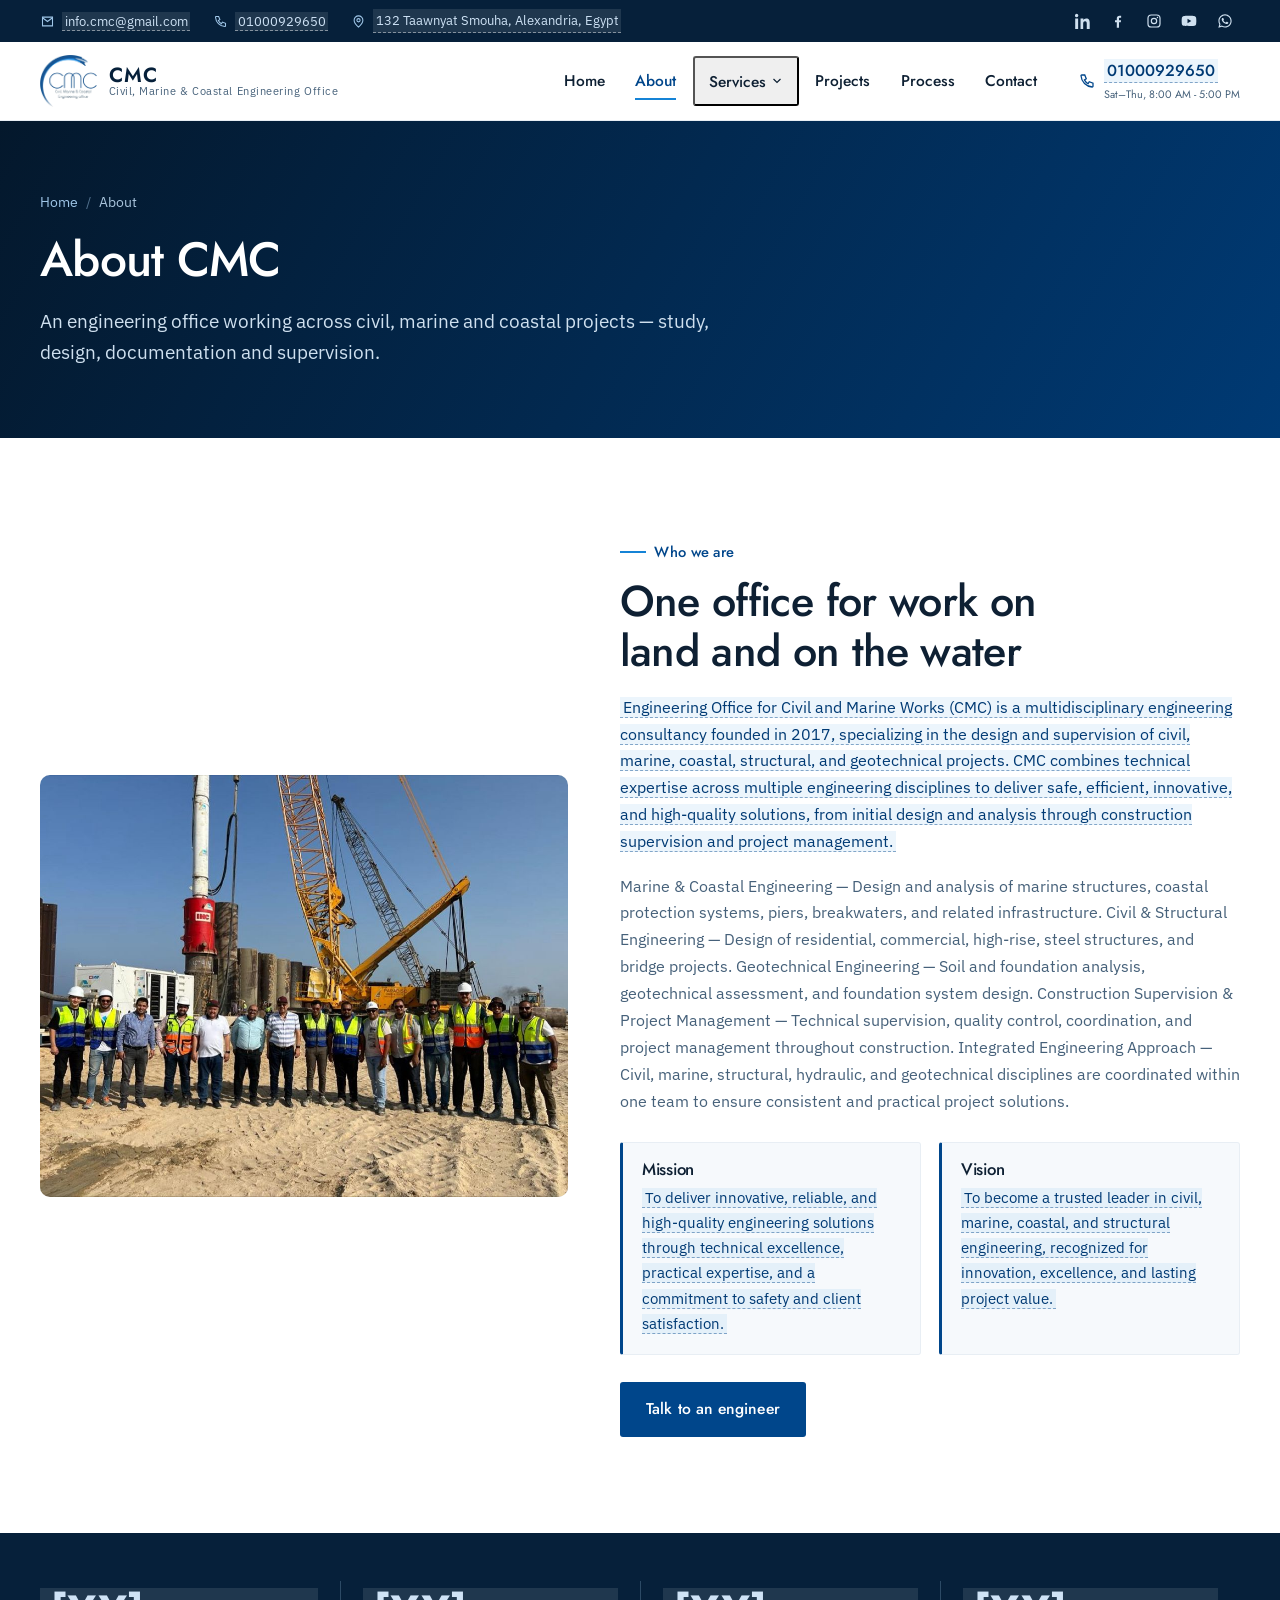
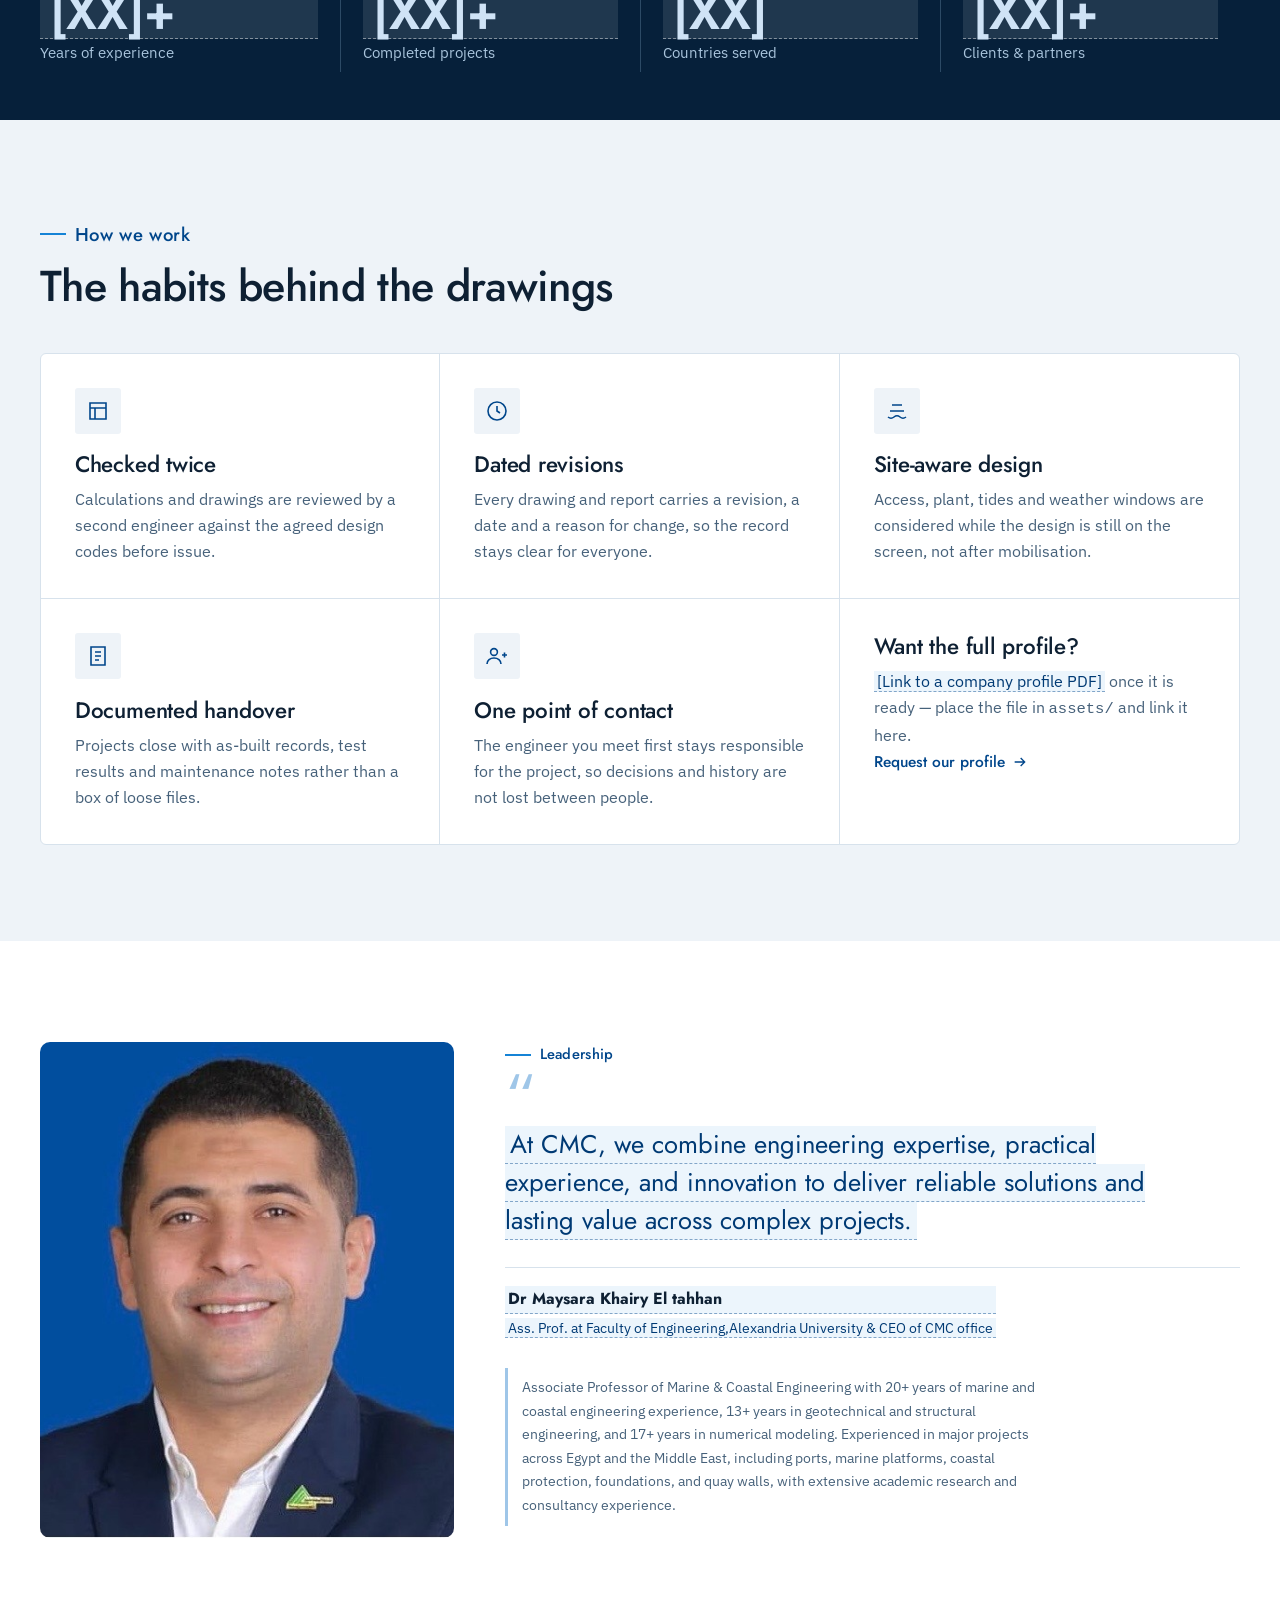
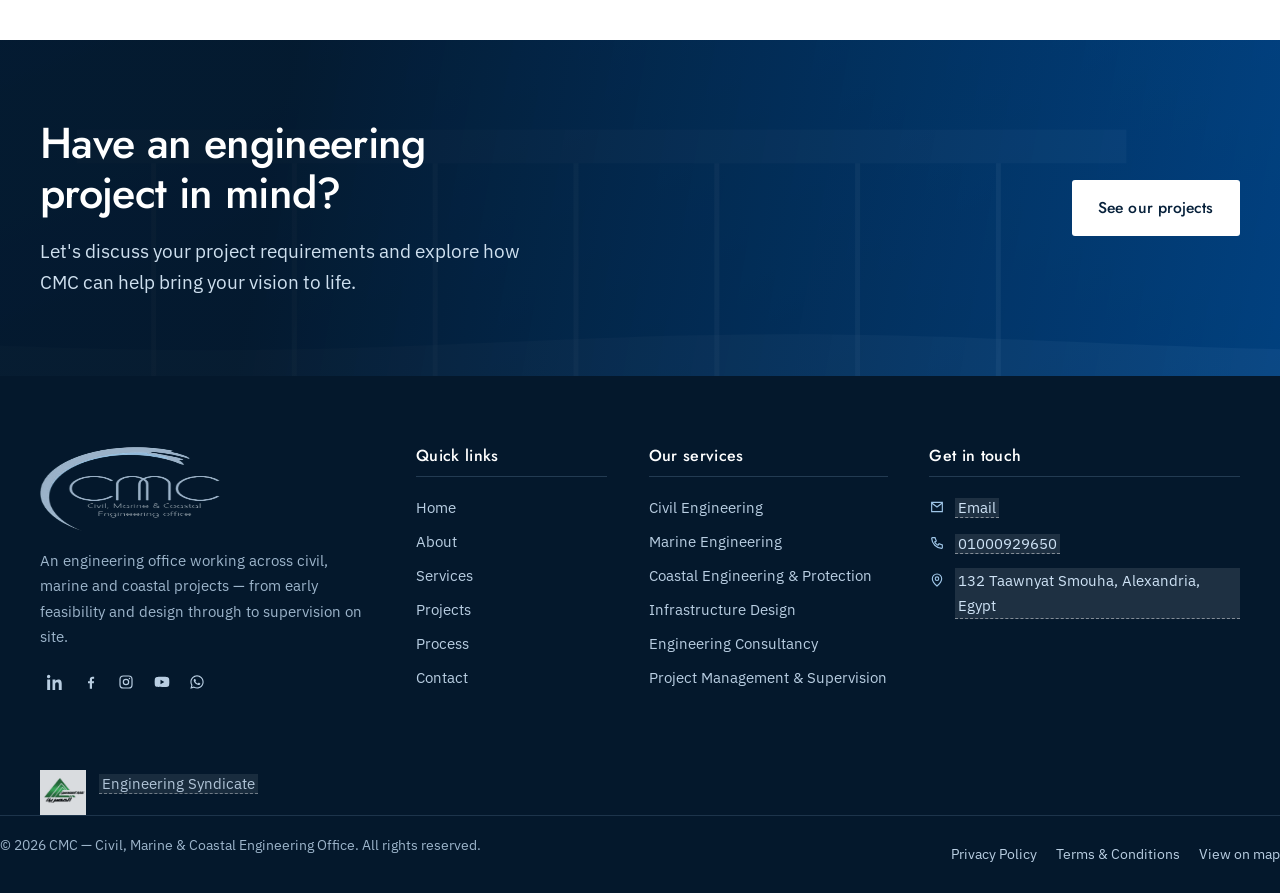
==== commit b717eb76: "PUSH2" ====
--- a/about.html
+++ b/about.html
@@ -34,7 +34,7 @@
       <ul class="topbar-list">
         <li class="topbar-item">
           <svg viewBox="0 0 24 24" fill="none" stroke="currentColor" stroke-width="1.7" aria-hidden="true"><path d="M4 5h16v14H4z"/><path d="m4 6 8 6 8-6"/></svg>
-          <a href="mailto:info.cmc@gmail.com"><span class="ph">Email</span></a>
+          <a href="mailto:info.cmc@gmail.com"><span class="ph">info.cmc@gmail.com</span></a>
         </li>
         <li class="topbar-item">
           <svg viewBox="0 0 24 24" fill="none" stroke="currentColor" stroke-width="1.7" aria-hidden="true"><path d="M5 4h4l2 5-2.5 1.5a12 12 0 0 0 5 5L15 13l5 2v4a1 1 0 0 1-1.1 1A16 16 0 0 1 4 5.1 1 1 0 0 1 5 4Z"/></svg>
@@ -93,7 +93,7 @@
       <div class="nav-actions">
         <a class="nav-phone" href="tel:+201000929650">
           <svg viewBox="0 0 24 24" fill="none" stroke="currentColor" stroke-width="1.7" aria-hidden="true"><path d="M5 4h4l2 5-2.5 1.5a12 12 0 0 0 5 5L15 13l5 2v4a1 1 0 0 1-1.1 1A16 16 0 0 1 4 5.1 1 1 0 0 1 5 4Z"/></svg>
-          <span><span class="ph">01000929650</span><small>Sun–Thu, office hours</small></span>
+          <span><span class="ph">01000929650</span><small>Sat–Thu, 8:00 AM - 5:00 PM</small></span>
         </a>
         <button class="nav-toggle" type="button" aria-expanded="false" aria-controls="primary-nav" aria-label="Open menu"><span></span></button>
       </div>
@@ -300,8 +300,8 @@
       <!-- Branch offices: duplicate a block per office, or delete the whole section -->
       
         <div class="footer-accred">
-          <img src="assets/images/cert-01.svg" alt="Placeholder for a professional accreditation logo" width="46" height="46" loading="lazy">
-          <p><span class="ph">[Accreditation or engineering syndicate logo]</span></p>
+          <img src="assets/images/eng_logo.jpg" alt="Placeholder for a professional accreditation logo" width="46" height="46" loading="lazy">
+          <p><span class="ph">Engineering Syndicate</span></p>
         </div>
       </div>
 
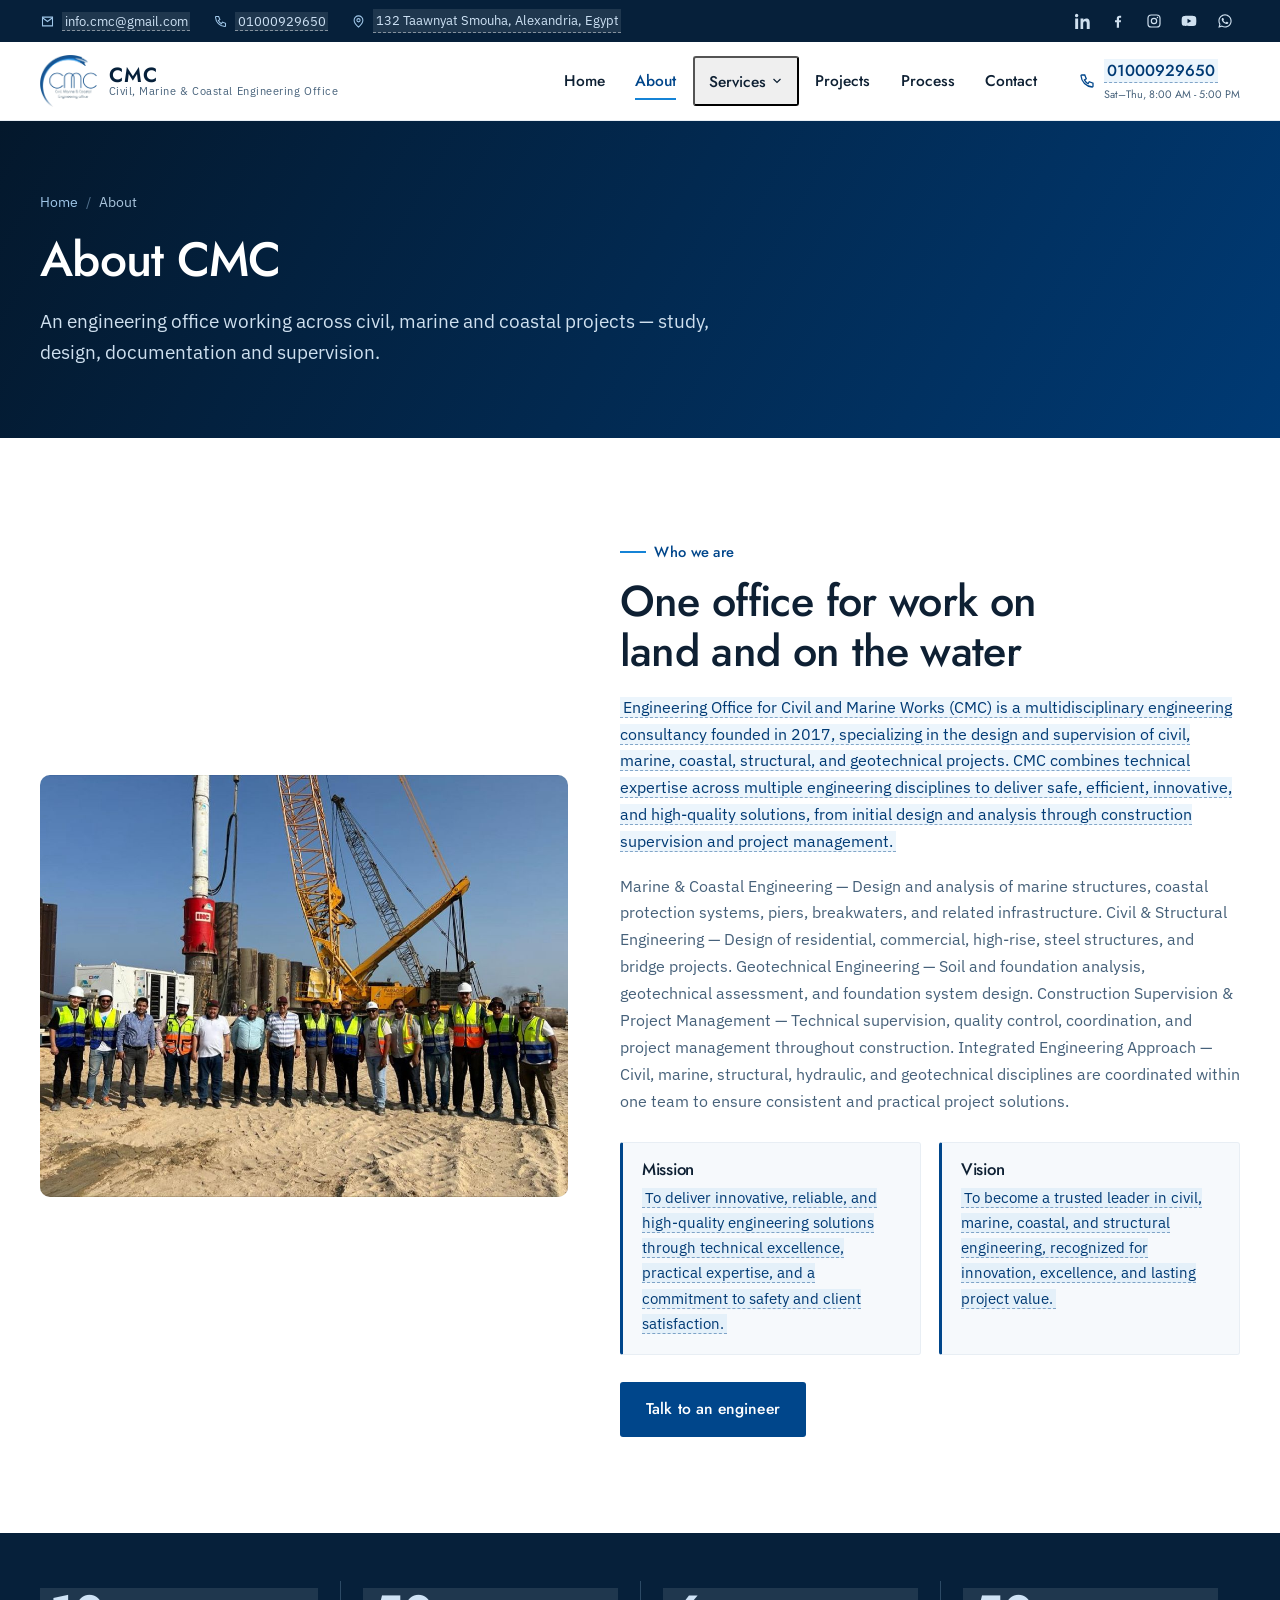
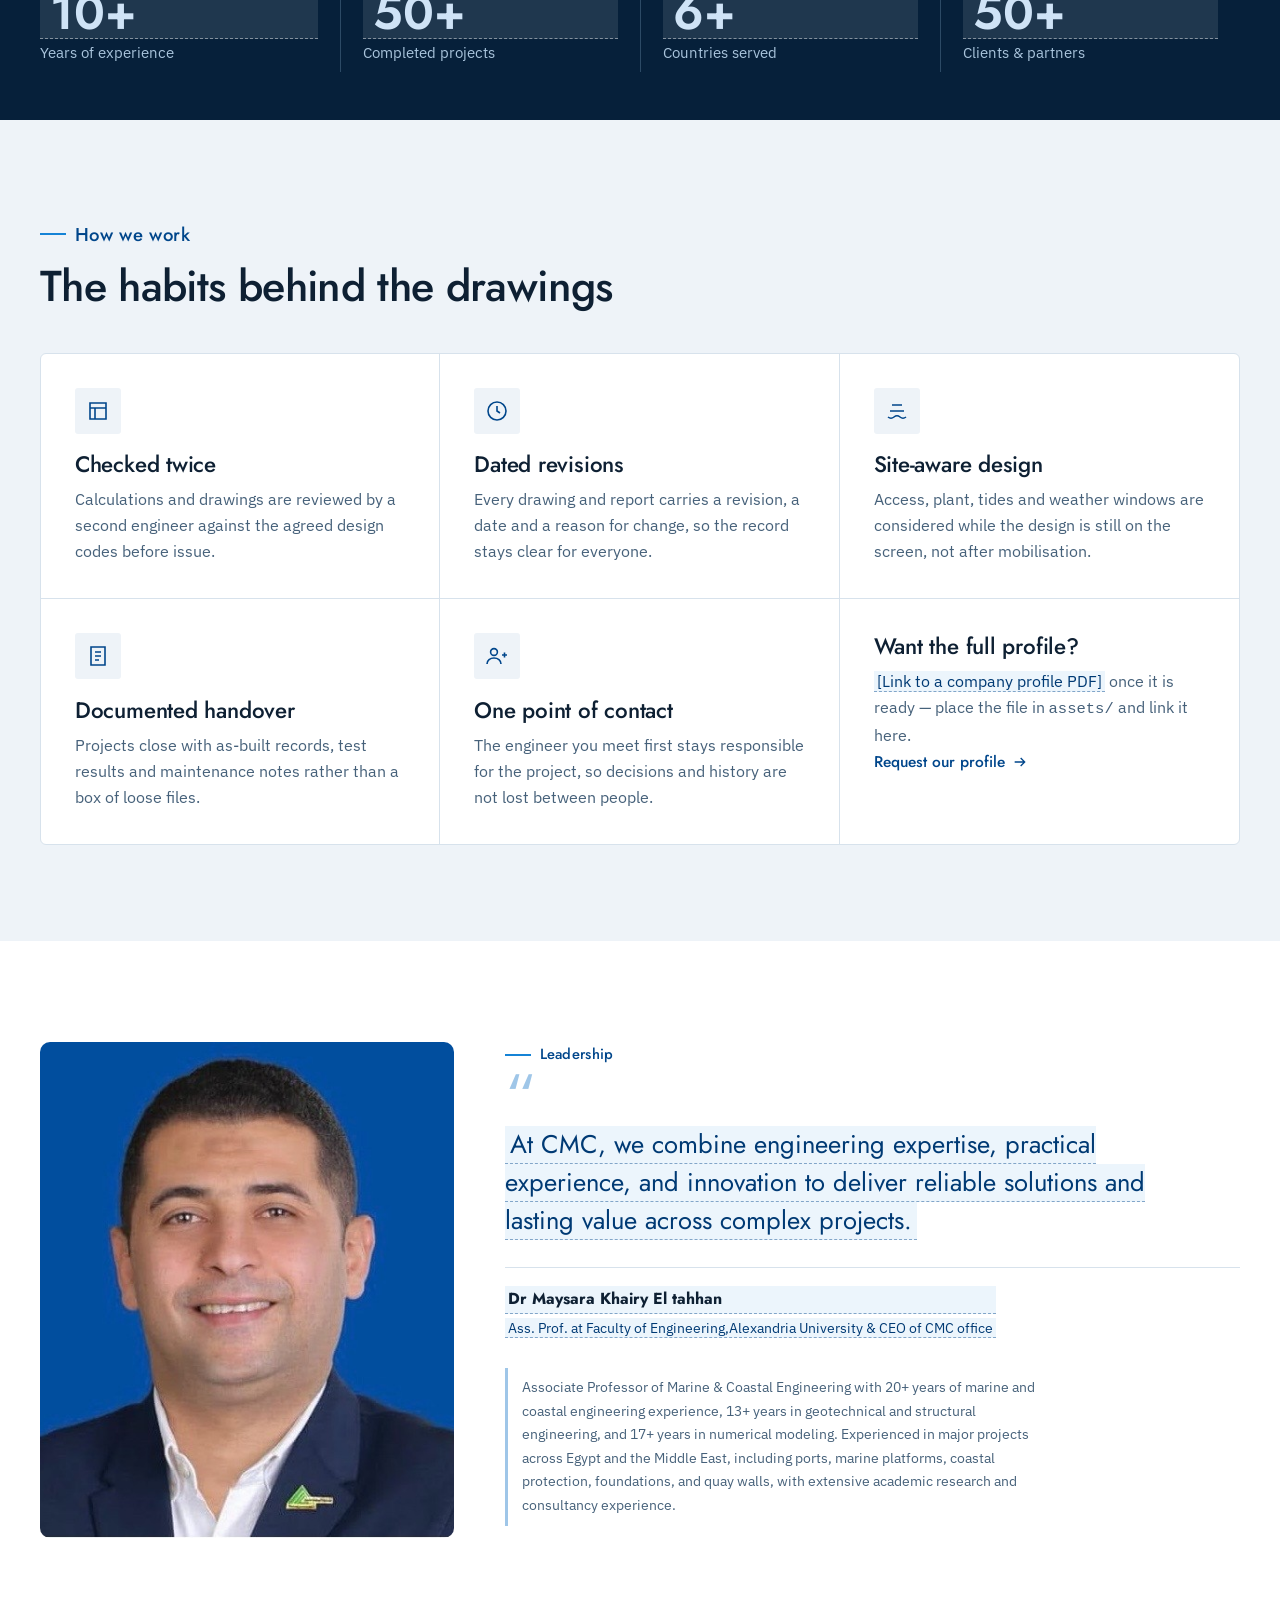
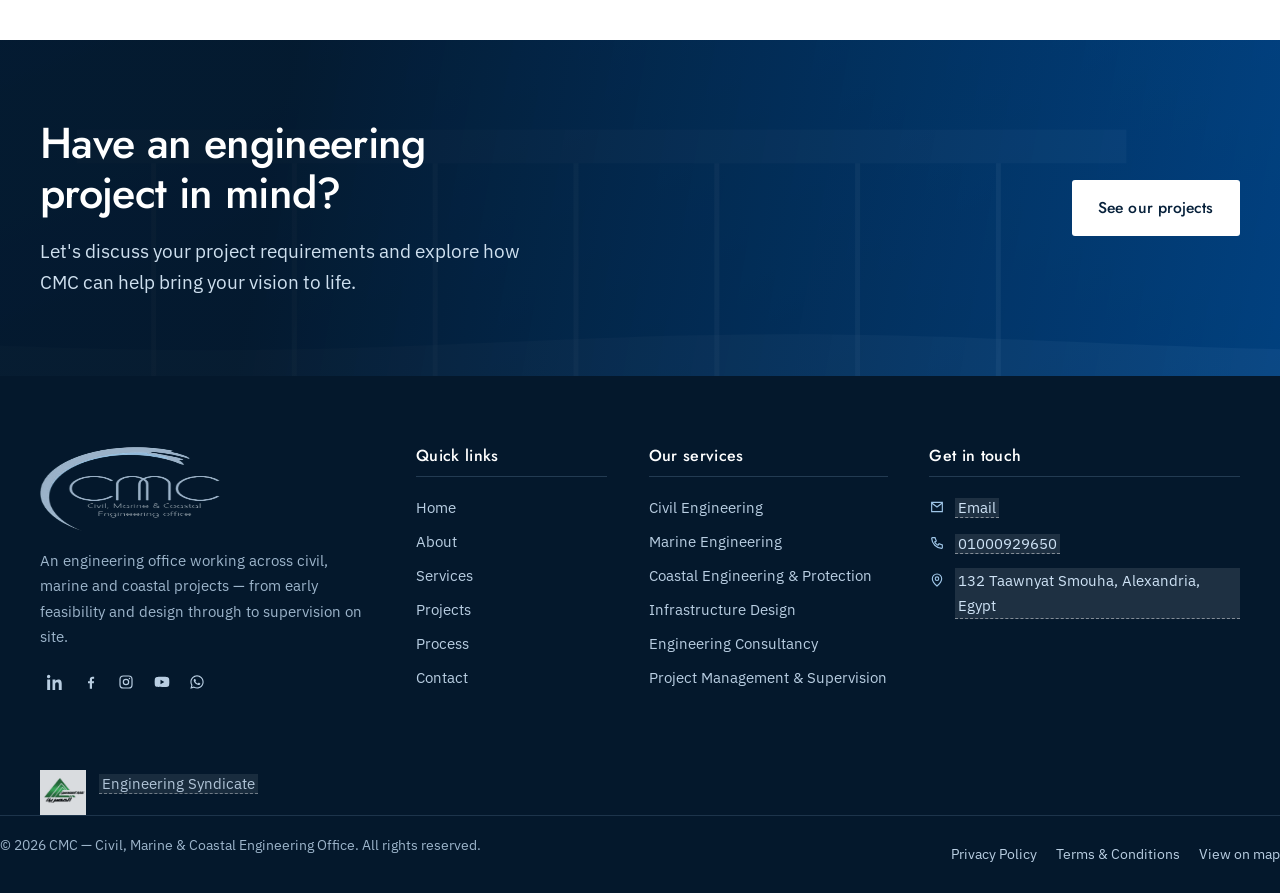
==== commit c0e7c55c: "modified:   about.html" ====
--- a/about.html
+++ b/about.html
@@ -155,10 +155,10 @@
     <section class="stats" aria-label="CMC in numbers">
       <div class="container">
         <div class="stats-grid">
-          <div class="stat"><b class="ph">[XX]+</b><span>Years of experience</span></div>
-          <div class="stat"><b class="ph">[XX]+</b><span>Completed projects</span></div>
-          <div class="stat"><b class="ph">[XX]</b><span>Countries served</span></div>
-          <div class="stat"><b class="ph">[XX]+</b><span>Clients &amp; partners</span></div>
+          <div class="stat"><b class="ph">10+</b><span>Years of experience</span></div>
+          <div class="stat"><b class="ph">50+</b><span>Completed projects</span></div>
+          <div class="stat"><b class="ph">6+</b><span>Countries served</span></div>
+          <div class="stat"><b class="ph">50+</b><span>Clients &amp; partners</span></div>
         </div>
       </div>
     </section>
